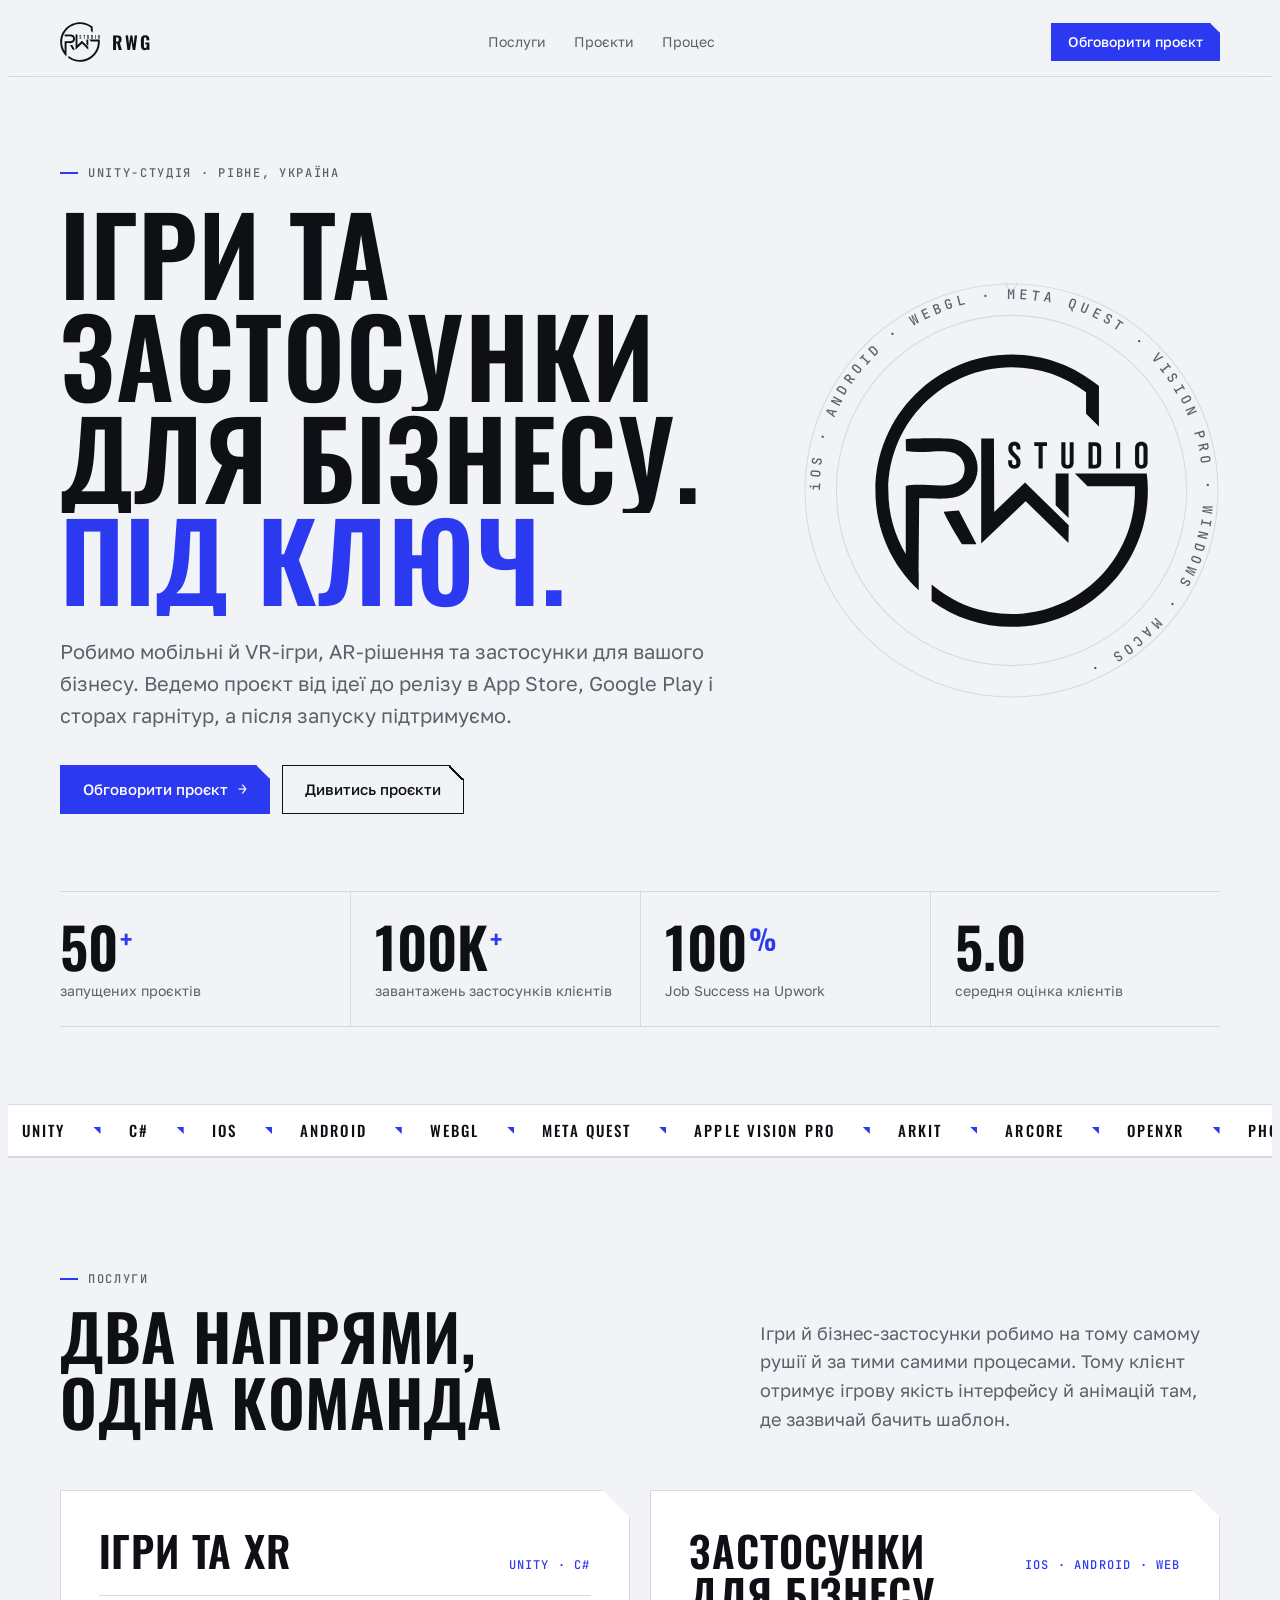
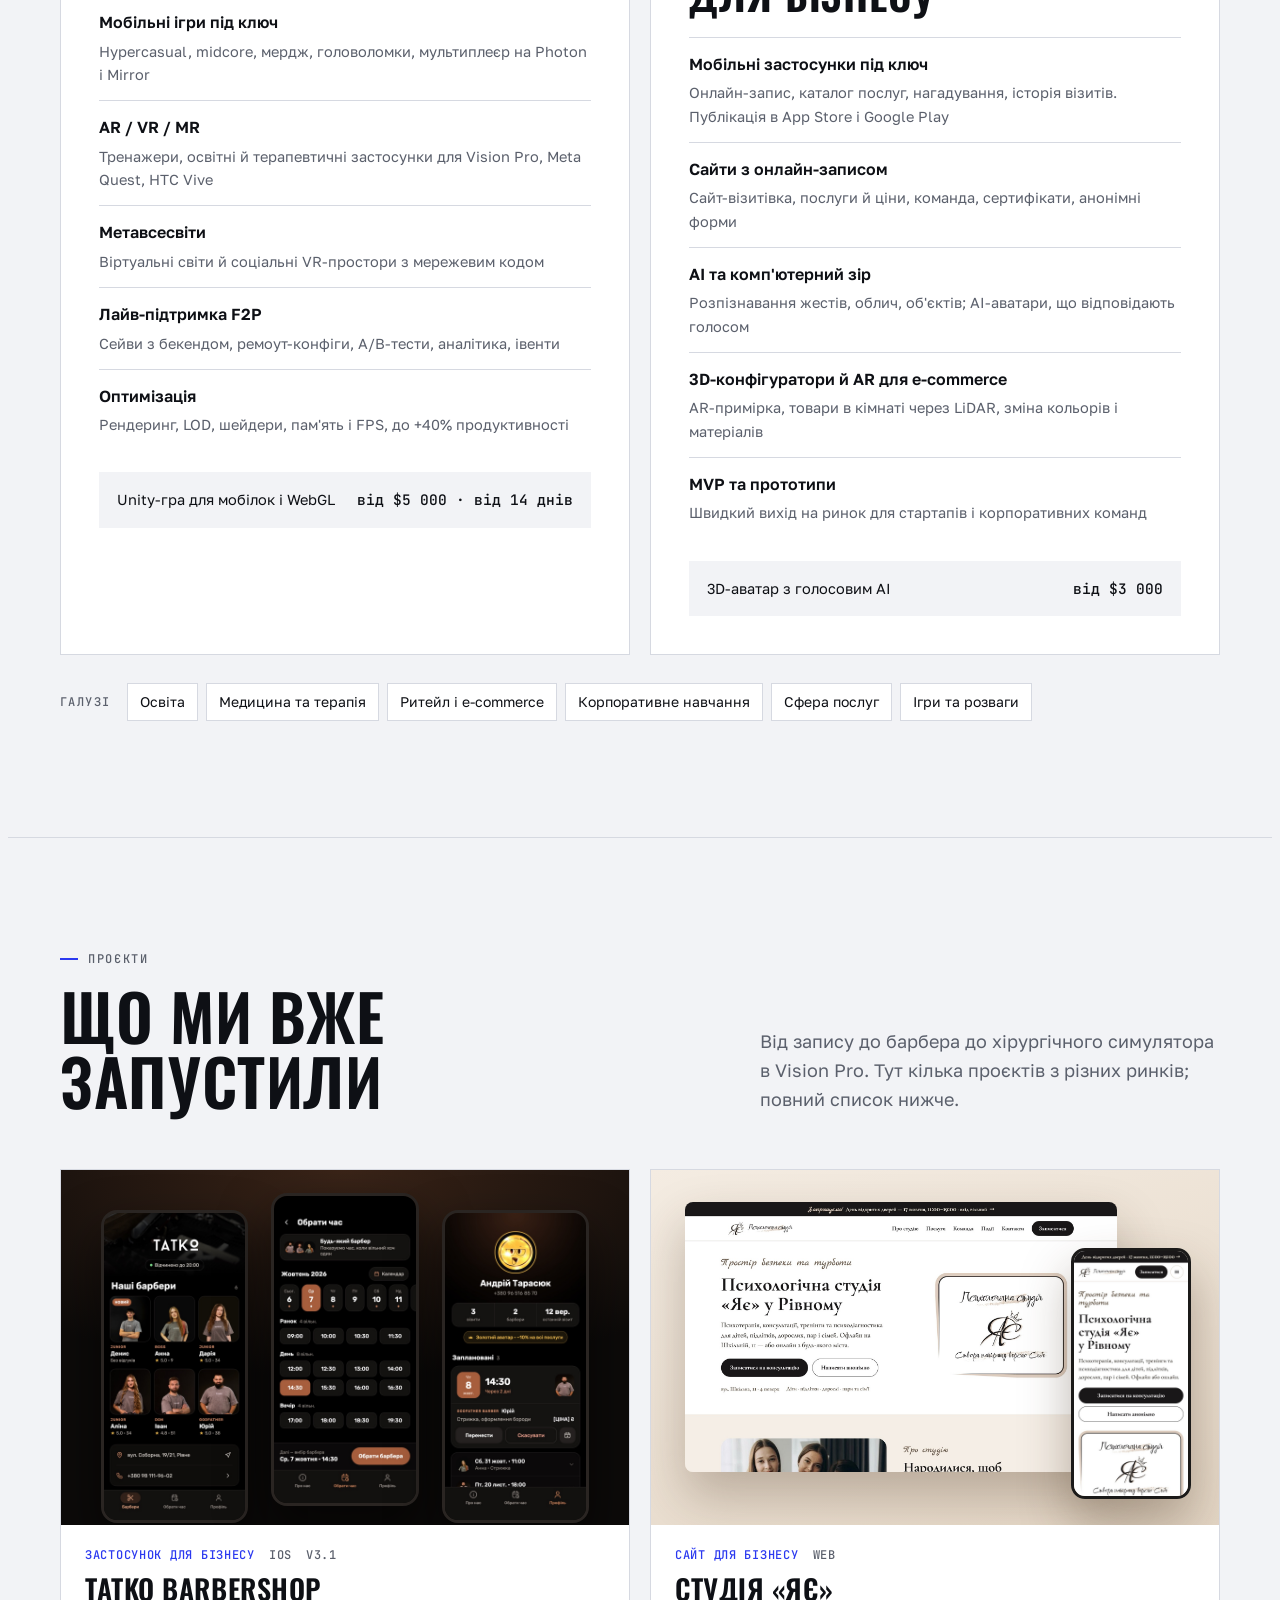
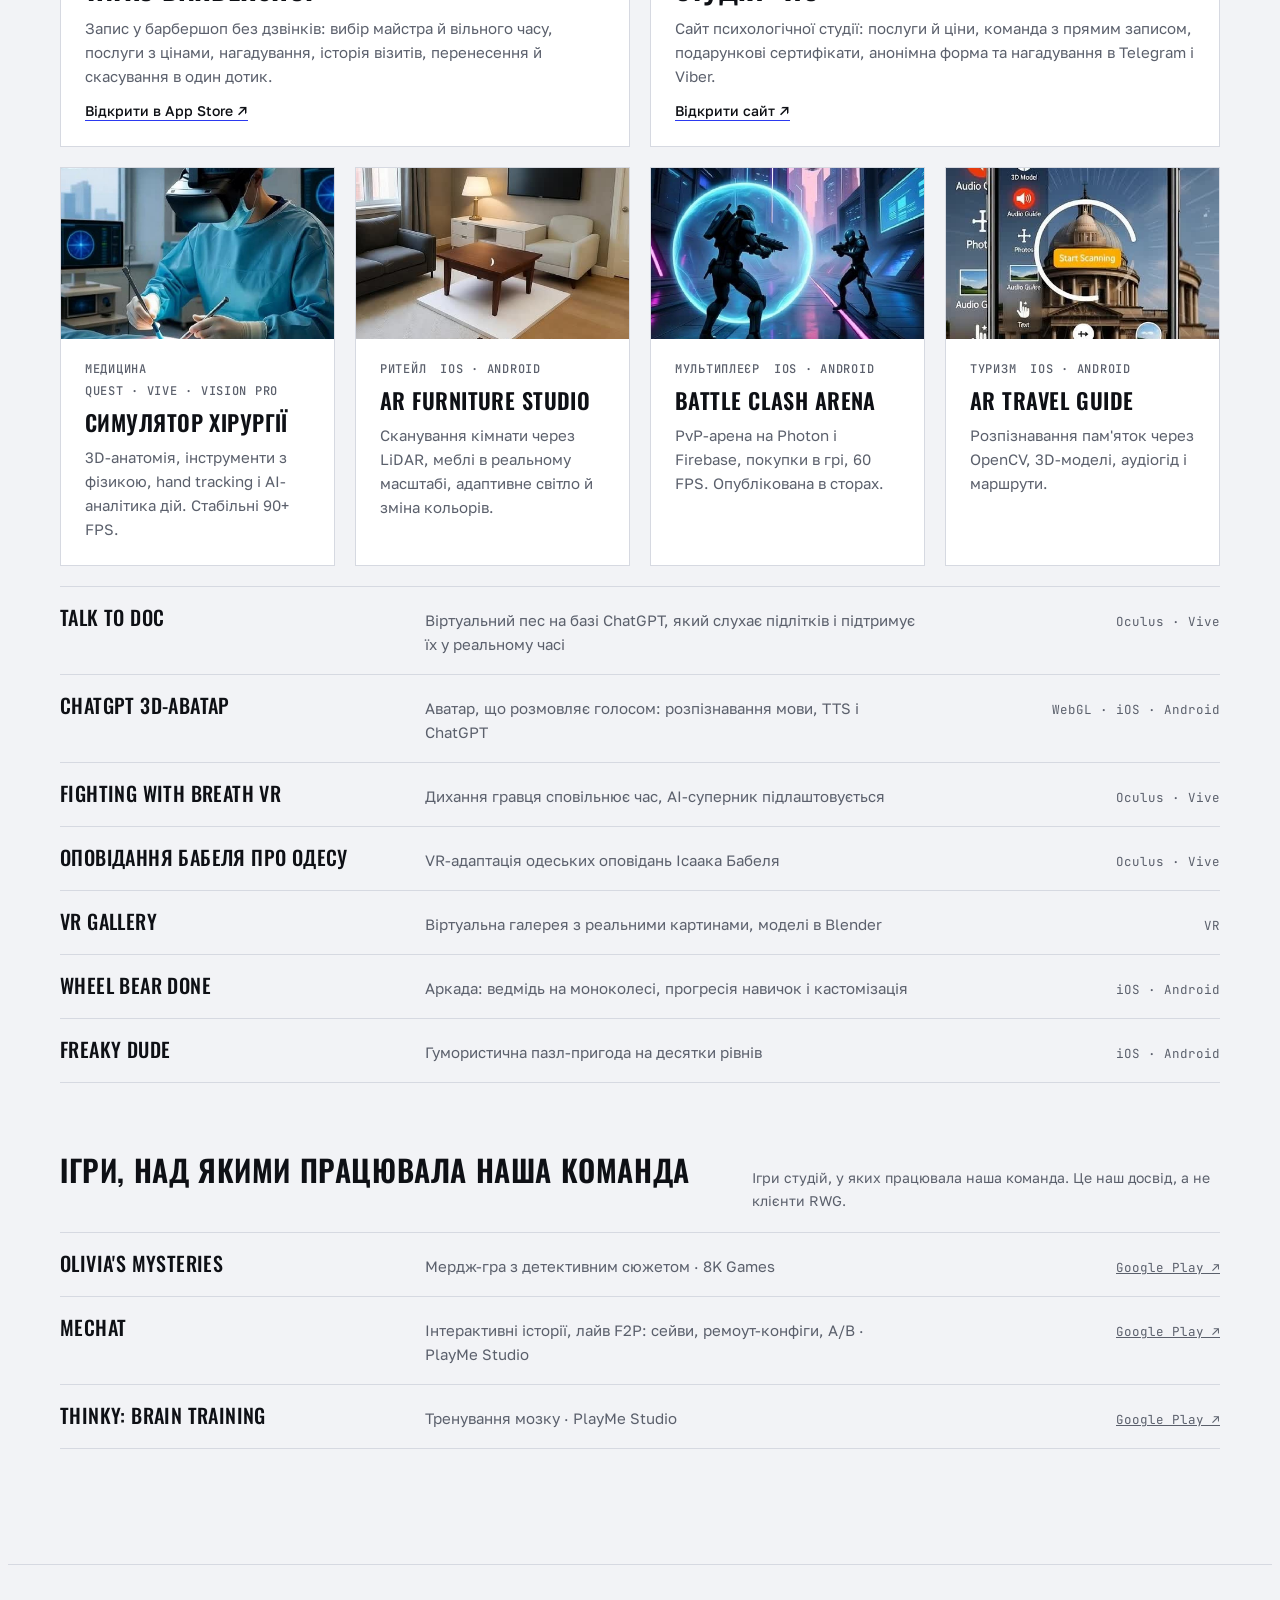
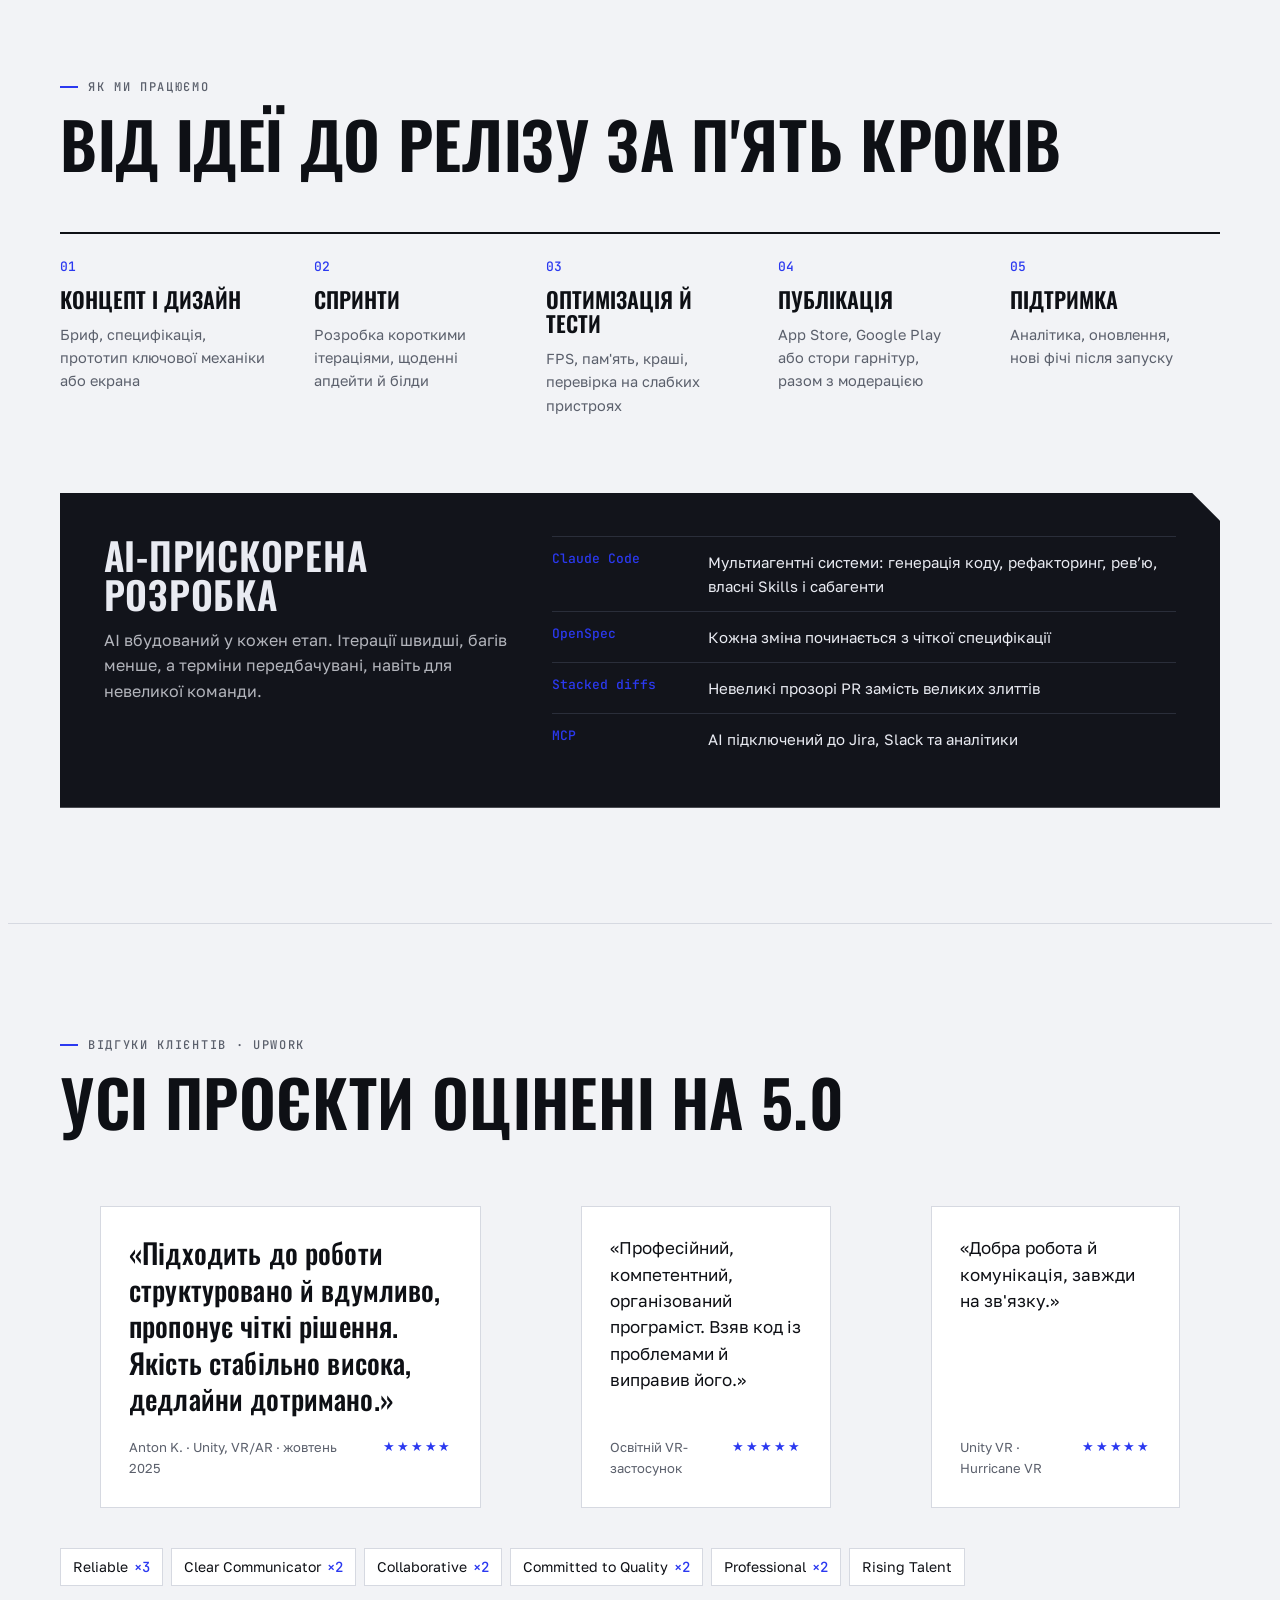
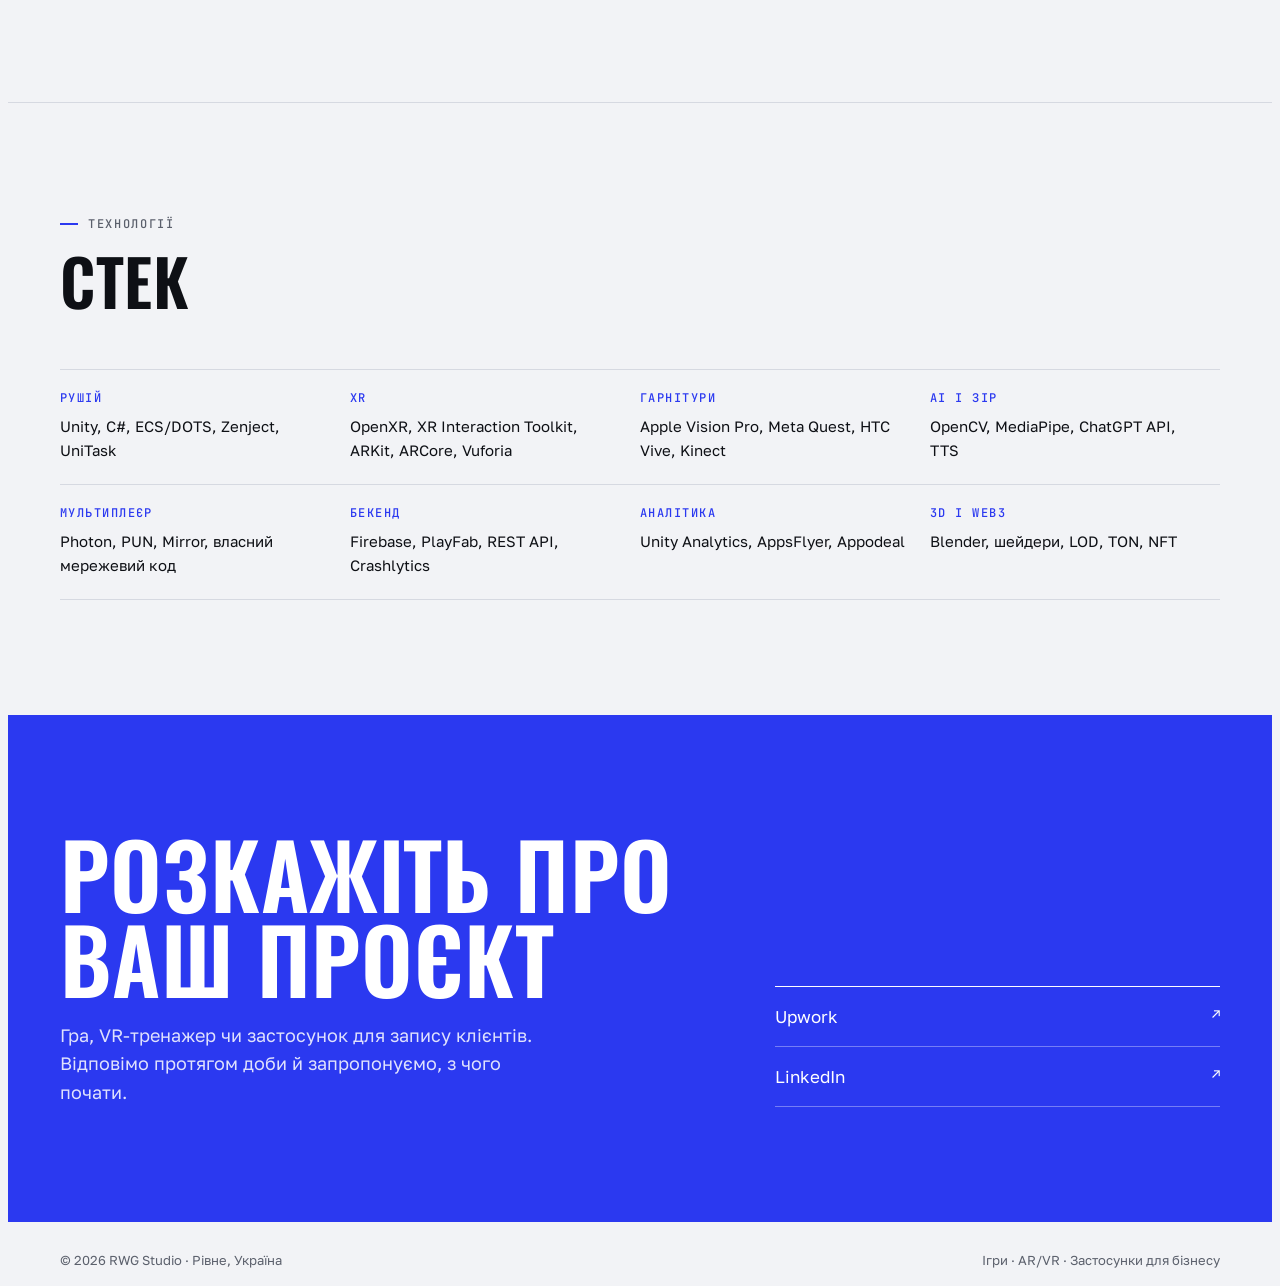
==== index.html @ 09d2b65c "RWG Studio: перша версія сайту Лендинг студії: послуги, проєкти зі скрінами, процес, відгуки, стек. " ====
<!doctype html>
<html lang="uk">
<head>
<meta charset="utf-8">
<meta name="viewport" content="width=device-width, initial-scale=1, viewport-fit=cover">
<title>RWG Studio — ігри, AR/VR і застосунки для бізнесу</title>
<meta name="description" content="RWG Studio — Unity-студія з Рівного. Мобільні й VR-ігри, AR-рішення та застосунки для бізнесу під ключ: від ідеї до релізу в App Store і Google Play.">
<meta property="og:type" content="website">
<meta property="og:title" content="RWG Studio">
<meta property="og:description" content="Ігри, AR/VR і застосунки для бізнесу під ключ. 50+ проєктів, 100K+ завантажень.">
<meta property="og:image" content="assets/og.jpg">
<meta name="theme-color" content="#F2F3F6" media="(prefers-color-scheme: light)">
<meta name="theme-color" content="#0B0C10" media="(prefers-color-scheme: dark)">
<link rel="icon" href="assets/favicon.svg" type="image/svg+xml">
<script>if (!matchMedia('(prefers-reduced-motion: reduce)').matches) document.documentElement.classList.add('anim');</script>
<link rel="preconnect" href="https://fonts.googleapis.com">
<link rel="preconnect" href="https://fonts.gstatic.com" crossorigin>
<link rel="stylesheet" href="https://fonts.googleapis.com/css2?family=Oswald:wght@400;500;600;700&family=Golos+Text:wght@400;500;600&family=JetBrains+Mono:wght@400;500&display=swap">
<link rel="stylesheet" href="css/styles.css">
<link rel="stylesheet" href="css/motion.css">
<script src="js/main.js" defer></script>
</head>
<body>
<svg width="0" height="0" style="position:absolute" aria-hidden="true">
  <symbol id="rwg" viewBox="-1 -1 193.6 193.6"><path fill="currentColor" fill-rule="evenodd" d="M30.34 152.70L30.79 101.24C40.88 101.00 54.06 103.17 62.04 98.09C78.92 87.34 72.93 61.50 53.65 59.39C48.58 58.83 26.02 58.82 21.35 59.65L21.47 67.95C35.59 70.45 51.52 64.96 58.71 71.41C60.94 73.41 62.82 76.24 62.73 80.38C62.31 99.18 35.16 88.96 21.33 92.54L21.34 107.51L21.35 107.51L21.35 140.31C13.56 127.31 9.08 112.09 9.08 95.82C9.08 47.91 47.91 9.08 95.82 9.08C115.48 9.08 133.62 15.63 148.16 26.65L148.16 41.81L157.24 50.72L157.24 34.58L157.24 22.28L157.24 22.28L157.24 22.28C140.60 8.37 119.19 0.00 95.82 0.00C42.90 0.00 0.00 42.90 0.00 95.82C0.00 123.47 11.72 148.39 30.46 165.88L30.46 152.84ZZM93.47 66.17C93.47 64.67 93.83 63.52 94.54 62.71C95.26 61.91 96.33 61.51 97.75 61.51C99.18 61.51 100.25 61.91 100.96 62.71C101.68 63.51 102.03 64.66 102.03 66.16L102.03 66.87L99.28 66.87L99.28 65.97C99.28 65.30 99.16 64.83 98.90 64.56C98.65 64.29 98.29 64.15 97.83 64.15C97.37 64.15 97.02 64.29 96.76 64.56C96.51 64.83 96.38 65.30 96.38 65.97C96.38 66.61 96.52 67.17 96.80 67.65C97.08 68.14 97.44 68.59 97.86 69.03C98.28 69.46 98.73 69.89 99.22 70.32C99.70 70.75 100.16 71.22 100.58 71.73C101.00 72.24 101.35 72.83 101.64 73.48C101.92 74.13 102.06 74.90 102.06 75.78C102.06 77.27 101.69 78.42 100.96 79.22C100.23 80.03 99.15 80.43 97.73 80.43C96.30 80.43 95.22 80.03 94.49 79.22C93.76 78.42 93.39 77.27 93.39 75.78L93.39 74.51L96.14 74.51L96.14 75.97C96.14 76.65 96.28 77.12 96.55 77.38C96.82 77.65 97.19 77.78 97.65 77.78C98.10 77.78 98.47 77.65 98.74 77.39C99.02 77.12 99.15 76.66 99.15 75.98C99.15 75.35 99.01 74.79 98.73 74.31C98.45 73.82 98.10 73.36 97.67 72.93C97.25 72.50 96.80 72.06 96.31 71.63C95.83 71.20 95.37 70.73 94.95 70.21C94.53 69.70 94.18 69.12 93.89 68.47C93.61 67.81 93.47 67.05 93.47 66.17ZM111.72 61.72L120.70 61.72L120.70 64.36L117.67 64.36L117.67 80.22L114.76 80.22L114.76 64.36L111.72 64.36ZZM133.67 61.72L133.67 76.01C133.67 76.68 133.80 77.15 134.08 77.41C134.35 77.68 134.72 77.81 135.17 77.81C135.63 77.81 136.00 77.68 136.27 77.41C136.54 77.15 136.68 76.68 136.68 76.01L136.68 61.72L139.43 61.72L139.43 75.80C139.43 77.30 139.06 78.45 138.33 79.25C137.60 80.05 136.52 80.45 135.09 80.45C133.67 80.45 132.59 80.05 131.86 79.25C131.13 78.45 130.76 77.30 130.76 75.80L130.76 61.72ZZM149.88 61.72L154.48 61.72C155.94 61.72 157.03 62.11 157.74 62.88C158.46 63.66 158.81 64.79 158.81 66.29L158.81 75.64C158.81 77.14 158.46 78.28 157.74 79.05C157.03 79.83 155.94 80.22 154.48 80.22L149.88 80.22ZZM152.79 64.36L152.79 77.57L154.43 77.57C154.88 77.57 155.25 77.44 155.51 77.18C155.77 76.91 155.91 76.45 155.91 75.78L155.91 66.16C155.91 65.49 155.77 65.02 155.51 64.76C155.25 64.49 154.88 64.36 154.43 64.36ZZM169.27 61.72L172.17 61.72L172.17 80.22L169.27 80.22ZZM185.53 75.96C185.53 76.63 185.67 77.10 185.94 77.38C186.22 77.65 186.58 77.78 187.04 77.78C187.50 77.78 187.86 77.65 188.14 77.38C188.41 77.10 188.55 76.63 188.55 75.96L188.55 65.97C188.55 65.30 188.41 64.83 188.14 64.56C187.86 64.29 187.50 64.15 187.04 64.15C186.58 64.15 186.22 64.29 185.94 64.56C185.67 64.83 185.53 65.30 185.53 65.97ZZM182.63 66.16C182.63 64.66 183.01 63.51 183.76 62.71C184.52 61.91 185.61 61.51 187.04 61.51C188.47 61.51 189.56 61.91 190.32 62.71C191.07 63.51 191.45 64.66 191.45 66.16L191.45 75.78C191.45 77.27 191.07 78.42 190.32 79.22C189.56 80.03 188.47 80.43 187.04 80.43C185.61 80.43 184.52 80.03 183.76 79.22C183.01 78.42 182.63 77.27 182.63 75.78ZZM39.54 161.81C54.69 174.74 74.34 182.55 95.82 182.55C143.72 182.55 182.55 143.72 182.55 95.82C182.55 94.81 182.54 93.80 182.50 92.80L149.23 92.80L140.32 83.73L181.71 83.73L190.88 83.73L190.88 83.73L190.88 83.73C191.38 87.69 191.63 91.72 191.63 95.82C191.63 148.74 148.74 191.63 95.82 191.63C74.79 191.63 55.34 184.85 39.54 173.37ZZM126.79 83.73L135.87 83.73L135.87 114.98L126.79 106.07ZZM47.95 110.64C51.26 117.96 56.68 126.56 60.87 133.62L71.07 133.59L58.68 109.84ZZM74.40 133.07L105.69 103.20L135.80 132.74L135.97 120.18L105.27 90.06L83.57 110.90L83.37 59.14L74.43 59.20Z"/></symbol>
</svg>

<header class="top">
  <div class="wrap">
    <a class="brand" href="#top" aria-label="RWG Studio"><svg aria-hidden="true"><use href="#rwg"/></svg><b>RWG</b></a>
    <nav class="nav" aria-label="Розділи">
      <a href="#services">Послуги</a>
      <a href="#work">Проєкти</a>
      <a href="#process">Процес</a>
    </nav>
    <a class="btn primary" href="#contact">Обговорити проєкт</a>
  </div>
</header>

<main id="top">
  <section class="hero">
    <div class="wrap">
      <div class="hero-grid">
        <div>
          <div class="eyebrow">Unity-студія · Рівне, Україна</div>
          <h1>Ігри та застосунки для бізнесу. <em>Під ключ.</em></h1>
          <p class="lede">Робимо мобільні й VR-ігри, AR-рішення та застосунки для вашого бізнесу. Ведемо проєкт від ідеї до релізу в App Store, Google Play і сторах гарнітур, а після запуску підтримуємо.</p>
          <div class="cta">
            <a class="btn primary" href="#contact">Обговорити проєкт <span class="arr">→</span></a>
            <a class="btn" href="#work">Дивитись проєкти</a>
          </div>
        </div>
        <div class="emblem" aria-hidden="true">
          <div class="orbit-wrap"><svg class="orbit" viewBox="0 0 400 400">
            <defs><path id="ring" d="M200,200 m-184,0 a184,184 0 1,1 368,0 a184,184 0 1,1 -368,0"/></defs>
            <circle cx="200" cy="200" r="198"/>
            <circle cx="200" cy="200" r="168"/>
            <text><textPath href="#ring">iOS · ANDROID · WEBGL · META QUEST · VISION PRO · WINDOWS · MACOS · </textPath></text>
            <circle class="dot" cx="200" cy="2" r="5"/>
          </svg></div>
          <svg class="logo"><use href="#rwg"/></svg>
        </div>
      </div>

      <div class="stats">
        <div class="stat"><b>50<sup>+</sup></b><span>запущених проєктів</span></div>
        <div class="stat"><b>100K<sup>+</sup></b><span>завантажень застосунків клієнтів</span></div>
        <div class="stat"><b>100<sup>%</sup></b><span>Job Success на Upwork</span></div>
        <div class="stat"><b>5.0</b><span>середня оцінка клієнтів</span></div>
      </div>
    </div>
  </section>

  <div class="ticker" aria-label="Платформи й технології">
    <div class="ticker-track"><ul><li>Unity</li><li>C#</li><li>iOS</li><li>Android</li><li>WebGL</li><li>Meta Quest</li><li>Apple Vision Pro</li><li>ARKit</li><li>ARCore</li><li>OpenXR</li><li>Photon</li><li>Firebase</li><li>OpenCV</li><li>Claude Code</li></ul><ul aria-hidden="true"><li>Unity</li><li>C#</li><li>iOS</li><li>Android</li><li>WebGL</li><li>Meta Quest</li><li>Apple Vision Pro</li><li>ARKit</li><li>ARCore</li><li>OpenXR</li><li>Photon</li><li>Firebase</li><li>OpenCV</li><li>Claude Code</li></ul></div>
  </div>

  <section class="section" id="services">
    <div class="wrap">
      <div class="sec-head split">
        <div style="display:grid;gap:18px">
          <div class="eyebrow">Послуги</div>
          <h2>Два напрями, одна команда</h2>
        </div>
        <p class="lede">Ігри й бізнес-застосунки робимо на тому самому рушії й за тими самими процесами. Тому клієнт отримує ігрову якість інтерфейсу й анімацій там, де зазвичай бачить шаблон.</p>
      </div>

      <div class="dirs">
        <article class="dir">
          <div class="dir-head"><h3>Ігри та XR</h3><span class="tag">Unity · C#</span></div>
          <ul>
            <li><strong>Мобільні ігри під ключ</strong><span>Hypercasual, midcore, мердж, головоломки, мультиплеєр на Photon і Mirror</span></li>
            <li><strong>AR / VR / MR</strong><span>Тренажери, освітні й терапевтичні застосунки для Vision Pro, Meta Quest, HTC Vive</span></li>
            <li><strong>Метавсесвіти</strong><span>Віртуальні світи й соціальні VR-простори з мережевим кодом</span></li>
            <li><strong>Лайв-підтримка F2P</strong><span>Сейви з бекендом, ремоут-конфіги, A/B-тести, аналітика, івенти</span></li>
            <li><strong>Оптимізація</strong><span>Рендеринг, LOD, шейдери, пам'ять і FPS, до +40% продуктивності</span></li>
          </ul>
          <div class="offer"><span>Unity-гра для мобілок і WebGL</span><b>від $5 000 · від 14 днів</b></div>
        </article>

        <article class="dir">
          <div class="dir-head"><h3>Застосунки для бізнесу</h3><span class="tag">iOS · Android · Web</span></div>
          <ul>
            <li><strong>Мобільні застосунки під ключ</strong><span>Онлайн-запис, каталог послуг, нагадування, історія візитів. Публікація в App Store і Google Play</span></li>
            <li><strong>Сайти з онлайн-записом</strong><span>Сайт-візитівка, послуги й ціни, команда, сертифікати, анонімні форми</span></li>
            <li><strong>AI та комп'ютерний зір</strong><span>Розпізнавання жестів, облич, об'єктів; AI-аватари, що відповідають голосом</span></li>
            <li><strong>3D-конфігуратори й AR для e-commerce</strong><span>AR-примірка, товари в кімнаті через LiDAR, зміна кольорів і матеріалів</span></li>
            <li><strong>MVP та прототипи</strong><span>Швидкий вихід на ринок для стартапів і корпоративних команд</span></li>
          </ul>
          <div class="offer"><span>3D-аватар з голосовим AI</span><b>від $3 000</b></div>
        </article>
      </div>

      <div class="inds">
        <span class="lbl">Галузі</span>
        <span class="chip">Освіта</span><span class="chip">Медицина та терапія</span><span class="chip">Ритейл і e-commerce</span><span class="chip">Корпоративне навчання</span><span class="chip">Сфера послуг</span><span class="chip">Ігри та розваги</span>
      </div>
    </div>
  </section>

  <section class="section" id="work">
    <div class="wrap">
      <div class="sec-head split">
        <div style="display:grid;gap:18px">
          <div class="eyebrow">Проєкти</div>
          <h2>Що ми вже запустили</h2>
        </div>
        <p class="lede">Від запису до барбера до хірургічного симулятора в Vision Pro. Тут кілька проєктів з різних ринків; повний список нижче.</p>
      </div>

      <div class="cases">
        <article class="case wide">
          <div class="shot tatko">
            <img src="assets/work/tatko-barbers.jpg" alt="Tatko: список барберів з рейтингами" loading="lazy">
            <img src="assets/work/tatko-booking.jpg" alt="Tatko: вибір дати й часу запису" loading="lazy">
            <img src="assets/work/tatko-profile.jpg" alt="Tatko: профіль клієнта із запланованими візитами" loading="lazy">
          </div>
          <div class="case-body">
            <div class="case-meta"><span class="own">Застосунок для бізнесу</span><span>iOS</span><span>v3.1</span></div>
            <h3>Tatko Barbershop</h3>
            <p>Запис у барбершоп без дзвінків: вибір майстра й вільного часу, послуги з цінами, нагадування, історія візитів, перенесення й скасування в один дотик.</p>
            <a class="more" href="https://apps.apple.com/us/app/tatko-barbershop/id6760706074" target="_blank" rel="noopener">Відкрити в App Store ↗</a>
          </div>
        </article>

        <article class="case wide">
          <div class="shot yae">
            <img class="desk" src="assets/work/yae-desktop.jpg" alt="Сайт студії «Яє» на комп'ютері" loading="lazy">
            <img class="mob" src="assets/work/yae-mobile.jpg" alt="Сайт студії «Яє» на телефоні" loading="lazy">
          </div>
          <div class="case-body">
            <div class="case-meta"><span class="own">Сайт для бізнесу</span><span>Web</span></div>
            <h3>Студія «Яє»</h3>
            <p>Сайт психологічної студії: послуги й ціни, команда з прямим записом, подарункові сертифікати, анонімна форма та нагадування в Telegram і Viber.</p>
            <a class="more" href="https://orik222.github.io/studio-yae/index.html" target="_blank" rel="noopener">Відкрити сайт ↗</a>
          </div>
        </article>

        <article class="case">
          <div class="shot"><img class="cover" src="assets/work/surgery-vr.jpg" alt="Хірург у VR-гарнітурі під час симуляції операції" loading="lazy"></div>
          <div class="case-body">
            <div class="case-meta"><span>Медицина</span><span>Quest · Vive · Vision Pro</span></div>
            <h3>Симулятор хірургії</h3>
            <p>3D-анатомія, інструменти з фізикою, hand tracking і AI-аналітика дій. Стабільні 90+ FPS.</p>
          </div>
        </article>

        <article class="case">
          <div class="shot"><img class="cover" src="assets/work/ar-furniture.jpg" alt="AR-розміщення меблів у кімнаті" loading="lazy" style="object-position: 50% 40%"></div>
          <div class="case-body">
            <div class="case-meta"><span>Ритейл</span><span>iOS · Android</span></div>
            <h3>AR Furniture Studio</h3>
            <p>Сканування кімнати через LiDAR, меблі в реальному масштабі, адаптивне світло й зміна кольорів.</p>
          </div>
        </article>

        <article class="case">
          <div class="shot"><img class="cover" src="assets/work/battle-clash.jpg" alt="Battle Clash Arena: бій двох бійців на неоновій арені" loading="lazy"></div>
          <div class="case-body">
            <div class="case-meta"><span>Мультиплеєр</span><span>iOS · Android</span></div>
            <h3>Battle Clash Arena</h3>
            <p>PvP-арена на Photon і Firebase, покупки в грі, 60 FPS. Опублікована в сторах.</p>
          </div>
        </article>

        <article class="case">
          <div class="shot"><img class="cover" src="assets/work/ar-travel.jpg" alt="AR Travel Guide: сканування пам'ятки камерою телефона" loading="lazy" style="object-position: 50% 45%"></div>
          <div class="case-body">
            <div class="case-meta"><span>Туризм</span><span>iOS · Android</span></div>
            <h3>AR Travel Guide</h3>
            <p>Розпізнавання пам'яток через OpenCV, 3D-моделі, аудіогід і маршрути.</p>
          </div>
        </article>
      </div>

      <div class="more-list">
        <div class="row"><b>Talk to Doc</b><span>Віртуальний пес на базі ChatGPT, який слухає підлітків і підтримує їх у реальному часі</span><code>Oculus · Vive</code></div>
        <div class="row"><b>ChatGPT 3D-аватар</b><span>Аватар, що розмовляє голосом: розпізнавання мови, TTS і ChatGPT</span><code>WebGL · iOS · Android</code></div>
        <div class="row"><b>Fighting with Breath VR</b><span>Дихання гравця сповільнює час, AI-суперник підлаштовується</span><code>Oculus · Vive</code></div>
        <div class="row"><b>Оповідання Бабеля про Одесу</b><span>VR-адаптація одеських оповідань Ісаака Бабеля</span><code>Oculus · Vive</code></div>
        <div class="row"><b>VR Gallery</b><span>Віртуальна галерея з реальними картинами, моделі в Blender</span><code>VR</code></div>
        <div class="row"><b>Wheel Bear Done</b><span>Аркада: ведмідь на моноколесі, прогресія навичок і кастомізація</span><code>iOS · Android</code></div>
        <div class="row"><b>Freaky Dude</b><span>Гумористична пазл-пригода на десятки рівнів</span><code>iOS · Android</code></div>
      </div>

      <div class="sub-h">
        <h3>Ігри, над якими працювала наша команда</h3>
        <p>Ігри студій, у яких працювала наша команда. Це наш досвід, а не клієнти RWG.</p>
      </div>
      <div class="more-list">
        <div class="row"><b>Olivia's Mysteries</b><span>Мердж-гра з детективним сюжетом · 8K Games</span><code><a href="https://play.google.com/store/apps/details?id=com.eightkgames.travelmerge" target="_blank" rel="noopener">Google Play ↗</a></code></div>
        <div class="row"><b>MeChat</b><span>Інтерактивні історії, лайв F2P: сейви, ремоут-конфіги, A/B · PlayMe Studio</span><code><a href="https://play.google.com/store/apps/details?id=world.playme.mechat" target="_blank" rel="noopener">Google Play ↗</a></code></div>
        <div class="row"><b>Thinky: Brain Training</b><span>Тренування мозку · PlayMe Studio</span><code><a href="https://play.google.com/store/apps/details?id=world.playme.brainapp" target="_blank" rel="noopener">Google Play ↗</a></code></div>
      </div>
    </div>
  </section>

  <section class="section" id="process">
    <div class="wrap">
      <div class="sec-head">
        <div class="eyebrow">Як ми працюємо</div>
        <h2>Від ідеї до релізу за п'ять кроків</h2>
      </div>
      <div class="steps">
        <div class="step"><b>Концепт і дизайн</b><span>Бриф, специфікація, прототип ключової механіки або екрана</span></div>
        <div class="step"><b>Спринти</b><span>Розробка короткими ітераціями, щоденні апдейти й білди</span></div>
        <div class="step"><b>Оптимізація й тести</b><span>FPS, пам'ять, краші, перевірка на слабких пристроях</span></div>
        <div class="step"><b>Публікація</b><span>App Store, Google Play або стори гарнітур, разом з модерацією</span></div>
        <div class="step"><b>Підтримка</b><span>Аналітика, оновлення, нові фічі після запуску</span></div>
      </div>

      <div class="ai">
        <div>
          <h3>AI-прискорена розробка</h3>
          <p>AI вбудований у кожен етап. Ітерації швидші, багів менше, а терміни передбачувані, навіть для невеликої команди.</p>
        </div>
        <ul>
          <li><b>Claude Code</b><span>Мультиагентні системи: генерація коду, рефакторинг, ревʼю, власні Skills і сабагенти</span></li>
          <li><b>OpenSpec</b><span>Кожна зміна починається з чіткої специфікації</span></li>
          <li><b>Stacked diffs</b><span>Невеликі прозорі PR замість великих злиттів</span></li>
          <li><b>MCP</b><span>AI підключений до Jira, Slack та аналітики</span></li>
        </ul>
      </div>
    </div>
  </section>

  <section class="section" id="reviews">
    <div class="wrap">
      <div class="sec-head">
        <div class="eyebrow">Відгуки клієнтів · Upwork</div>
        <h2>Усі проєкти оцінені на 5.0</h2>
      </div>
      <div class="reviews">
        <figure class="quote">
          <blockquote>«Підходить до роботи структуровано й вдумливо, пропонує чіткі рішення. Якість стабільно висока, дедлайни дотримано.»</blockquote>
          <figcaption><span>Anton K. · Unity, VR/AR · жовтень 2025</span><span class="stars">★★★★★</span></figcaption>
        </figure>
        <figure class="quote">
          <blockquote>«Професійний, компетентний, організований програміст. Взяв код із проблемами й виправив його.»</blockquote>
          <figcaption><span>Освітній VR-застосунок</span><span class="stars">★★★★★</span></figcaption>
        </figure>
        <figure class="quote">
          <blockquote>«Добра робота й комунікація, завжди на зв'язку.»</blockquote>
          <figcaption><span>Unity VR · Hurricane VR</span><span class="stars">★★★★★</span></figcaption>
        </figure>
      </div>
      <div class="badges">
        <span class="chip">Reliable<b>×3</b></span><span class="chip">Clear Communicator<b>×2</b></span><span class="chip">Collaborative<b>×2</b></span><span class="chip">Committed to Quality<b>×2</b></span><span class="chip">Professional<b>×2</b></span><span class="chip">Rising Talent</span>
      </div>
    </div>
  </section>

  <section class="section" id="stack">
    <div class="wrap">
      <div class="sec-head">
        <div class="eyebrow">Технології</div>
        <h2>Стек</h2>
      </div>
      <div class="stack">
        <div><b>Рушій</b><span>Unity, C#, ECS/DOTS, Zenject, UniTask</span></div>
        <div><b>XR</b><span>OpenXR, XR Interaction Toolkit, ARKit, ARCore, Vuforia</span></div>
        <div><b>Гарнітури</b><span>Apple Vision Pro, Meta Quest, HTC Vive, Kinect</span></div>
        <div><b>AI і зір</b><span>OpenCV, MediaPipe, ChatGPT API, TTS</span></div>
        <div><b>Мультиплеєр</b><span>Photon, PUN, Mirror, власний мережевий код</span></div>
        <div><b>Бекенд</b><span>Firebase, PlayFab, REST API, Crashlytics</span></div>
        <div><b>Аналітика</b><span>Unity Analytics, AppsFlyer, Appodeal</span></div>
        <div><b>3D і Web3</b><span>Blender, шейдери, LOD, TON, NFT</span></div>
      </div>
    </div>
  </section>
</main>

<section class="contact" id="contact">
  <div class="wrap">
    <div>
      <h2>Розкажіть про ваш проєкт</h2>
      <p>Гра, VR-тренажер чи застосунок для запису клієнтів. Відповімо протягом доби й запропонуємо, з чого почати.</p>
    </div>
    <div class="links">
      <a href="https://www.upwork.com/freelancers/~01f68cb6720bb9057c" target="_blank" rel="noopener"><span>Upwork</span><span>↗</span></a>
      <a href="https://www.linkedin.com/in/orest-boshchenko-732408205/" target="_blank" rel="noopener"><span>LinkedIn</span><span>↗</span></a>
    </div>
  </div>
</section>

<footer>
  <div class="wrap"><span>© 2026 RWG Studio · Рівне, Україна</span><span>Ігри · AR/VR · Застосунки для бізнесу</span></div>
</footer>
</body>
</html>
---- css/styles.css ----
/* Layout: монохромна "інженерна" сітка як у лого — тонкі лінії, зрізані кути, один кобальтовий акцент */
:root {
  --paper: #F2F3F6;
  --surface: #FFFFFF;
  --ink: #0E1015;
  --muted: #5B606C;
  --line: #D6D9E1;
  --accent: #2B39F0;
  --accent-ink: #FFFFFF;
  --tile: #12141B;
  --tile-ink: #E9EBF2;
  --tile-line: #2A2E3A;
  --display: "Oswald", "Arial Narrow", "Roboto Condensed", sans-serif;
  --body: "Golos Text", "Segoe UI", system-ui, sans-serif;
  --mono: "JetBrains Mono", ui-monospace, "SF Mono", Menlo, monospace;
  --cut: 14px;
  color-scheme: light;
}
@media (prefers-color-scheme: dark) {
  :root:not([data-theme="light"]) {
    --paper: #0B0C10; --surface: #13151B; --ink: #ECEEF4; --muted: #949AA7; --line: #262A35;
    --accent: #7D87FF; --accent-ink: #0B0C10; --tile: #181B23; --tile-ink: #E9EBF2; --tile-line: #303544;
    color-scheme: dark;
  }
}
:root[data-theme="dark"] {
  --paper: #0B0C10; --surface: #13151B; --ink: #ECEEF4; --muted: #949AA7; --line: #262A35;
  --accent: #7D87FF; --accent-ink: #0B0C10; --tile: #181B23; --tile-ink: #E9EBF2; --tile-line: #303544;
  color-scheme: dark;
}

* { box-sizing: border-box; }
html { scroll-behavior: smooth; }
body {
  background: var(--paper); color: var(--ink);
  font: 400 16px/1.6 var(--body);
  -webkit-font-smoothing: antialiased;
}
a { color: inherit; }
:focus-visible { outline: 2px solid var(--accent); outline-offset: 3px; }

.wrap {
  max-width: 1200px; margin: 0 auto;
  padding-left: max(20px, env(safe-area-inset-left, 0px));
  padding-right: max(20px, env(safe-area-inset-right, 0px));
}
.section { padding-block: clamp(64px, 9vw, 120px); border-top: 1px solid var(--line); }

.eyebrow {
  font: 500 12px/1 var(--mono); letter-spacing: .14em; text-transform: uppercase;
  color: var(--muted); display: flex; align-items: center; gap: 10px;
}
.eyebrow::before { content: ""; width: 18px; height: 2px; background: var(--accent); }
h1, h2, h3 { font-family: var(--display); font-weight: 600; text-transform: uppercase; letter-spacing: .01em; line-height: 1.02; text-wrap: balance; margin: 0; }
h2 { font-size: clamp(36px, 5.4vw, 64px); }
h3 { font-size: 24px; letter-spacing: .02em; }
p { margin: 0; }
.lede { color: var(--muted); font-size: 18px; max-width: 58ch; }
.sec-head { display: grid; gap: 18px; margin-bottom: clamp(36px, 5vw, 56px); }
.sec-head.split { grid-template-columns: 1fr minmax(0, 46ch); align-items: end; gap: 24px 48px; }
@media (max-width: 820px) { .sec-head.split { grid-template-columns: 1fr; } }

/* кнопки зі зрізаним кутом, як у лого */
.btn {
  display: inline-flex; align-items: center; gap: 10px;
  font: 500 15px/1 var(--body); text-decoration: none;
  padding: 16px 22px; border: 1.5px solid var(--ink); color: var(--ink); background: transparent;
  clip-path: polygon(0 0, calc(100% - var(--cut)) 0, 100% var(--cut), 100% 100%, 0 100%);
  transition: background .2s, color .2s, transform .2s;
}
.btn:hover { background: var(--ink); color: var(--paper); }
.btn.primary { background: var(--accent); border-color: var(--accent); color: var(--accent-ink); }
.btn.primary:hover { background: var(--ink); border-color: var(--ink); color: var(--paper); }
.btn .arr { font-family: var(--mono); }

/* Header */
.top {
  position: sticky; top: env(safe-area-inset-top, 0px); z-index: 10;
  background: color-mix(in srgb, var(--paper) 86%, transparent);
  backdrop-filter: blur(10px); -webkit-backdrop-filter: blur(10px);
  border-bottom: 1px solid var(--line);
}
.top .wrap { display: flex; align-items: center; justify-content: space-between; gap: 20px; height: 68px; }
.brand { display: flex; align-items: center; gap: 12px; text-decoration: none; }
.brand svg { width: 40px; height: 40px; }
.brand b { font: 600 18px/1 var(--display); letter-spacing: .12em; }
.nav { display: flex; gap: 28px; font-size: 14px; }
.nav a { text-decoration: none; color: var(--muted); }
.nav a:hover { color: var(--ink); }
.top .btn { padding: 11px 16px; font-size: 14px; --cut: 10px; }
@media (max-width: 920px) { .nav { display: none; } }

/* Hero */
.hero { padding-block: clamp(48px, 7vw, 96px) clamp(48px, 6vw, 80px); }
.hero-grid { display: grid; grid-template-columns: minmax(0, 1.25fr) minmax(0, .75fr); gap: 48px; align-items: center; }
@media (max-width: 900px) { .hero-grid { grid-template-columns: 1fr; } }
.hero h1 { font-size: clamp(48px, 8.4vw, 112px); line-height: .95; margin-block: 22px 26px; }
.hero h1 em { font-style: normal; color: var(--accent); }
.hero .lede { font-size: clamp(17px, 1.6vw, 20px); }
.cta { display: flex; flex-wrap: wrap; gap: 12px; margin-top: 34px; }

.emblem { position: relative; width: min(100%, 440px); aspect-ratio: 1; justify-self: center; max-width: 100%; }
.emblem .logo { position: absolute; inset: 17%; width: 66%; height: 66%; color: var(--ink); }
.emblem .orbit { position: absolute; inset: 0; width: 100%; height: 100%; animation: spin 60s linear infinite; }
.emblem .orbit text { font: 500 13px var(--mono); letter-spacing: .32em; fill: var(--muted); }
.emblem .orbit circle { fill: none; stroke: var(--line); }
.emblem .dot { fill: var(--accent); }
@keyframes spin { to { transform: rotate(360deg); } }
@media (max-width: 900px) { .emblem { width: min(100%, 320px); order: -1; } }

.stats {
  display: grid; grid-template-columns: repeat(4, minmax(0, 1fr));
  border-top: 1px solid var(--line); border-bottom: 1px solid var(--line); margin-top: clamp(48px, 6vw, 80px);
}
.stat { padding: 26px 24px 24px 0; display: grid; gap: 6px; }
.stat + .stat { padding-left: 24px; border-left: 1px solid var(--line); }
.stat b { font: 600 clamp(36px, 4.6vw, 56px)/1 var(--display); font-variant-numeric: tabular-nums; }
.stat b sup { color: var(--accent); font-size: .5em; vertical-align: .7em; margin-left: 2px; }
.stat span { color: var(--muted); font-size: 14px; }
@media (max-width: 760px) {
  .stats { grid-template-columns: 1fr 1fr; }
  .stat:nth-child(3) { padding-left: 0; border-left: 0; }
  .stat:nth-child(n+3) { border-top: 1px solid var(--line); }
}

/* Directions */
.dirs { display: grid; grid-template-columns: 1fr 1fr; gap: 20px; }
@media (max-width: 860px) { .dirs { grid-template-columns: 1fr; } }
.dir {
  background: var(--surface); border: 1px solid var(--line); padding: clamp(24px, 3vw, 40px);
  display: grid; gap: 22px; align-content: start; min-width: 0;
  clip-path: polygon(0 0, calc(100% - 28px) 0, 100% 28px, 100% 100%, 0 100%);
}
.dir-head { display: flex; justify-content: space-between; align-items: baseline; gap: 16px; }
.dir h3 { font-size: clamp(30px, 3.4vw, 42px); }
.dir .tag { font: 500 12px var(--mono); color: var(--accent); letter-spacing: .1em; text-transform: uppercase; white-space: nowrap; }
.dir ul { list-style: none; padding: 0; margin: 0; display: grid; }
.dir li { display: grid; grid-template-columns: minmax(0, 1fr); gap: 4px; padding-block: 14px; border-top: 1px solid var(--line); }
.dir li strong { font-weight: 600; }
.dir li span { color: var(--muted); font-size: 14.5px; }
.offer { display: flex; flex-wrap: wrap; justify-content: space-between; gap: 8px 16px; padding: 16px 18px; background: var(--paper); font-size: 14.5px; }
.offer b { font-family: var(--mono); font-weight: 500; }

/* Industries */
.inds { display: flex; flex-wrap: wrap; gap: 8px; margin-top: 28px; align-items: center; }
.inds .lbl { font: 500 12px var(--mono); letter-spacing: .12em; text-transform: uppercase; color: var(--muted); margin-right: 8px; }
.chip { font-size: 14px; padding: 7px 12px; border: 1px solid var(--line); background: var(--surface); }

/* Cases */
.cases { display: grid; grid-template-columns: repeat(12, minmax(0, 1fr)); gap: 20px; }
.case { grid-column: span 3; display: grid; grid-template-rows: auto 1fr; background: var(--surface); border: 1px solid var(--line); min-width: 0; }
.case.wide { grid-column: span 6; }
@media (max-width: 1080px) { .case { grid-column: span 6; } }
@media (max-width: 680px) { .case, .case.wide { grid-column: 1 / -1; } }
.shot { position: relative; aspect-ratio: 16 / 10; max-width: 100%; overflow: hidden; background: var(--tile); }
.shot img { display: block; transition: transform .5s ease; }
.shot > img.cover { width: 100%; height: 100%; object-fit: cover; }
.case:hover .shot img { transform: scale(1.03); }
.case-body { padding: 22px 24px 24px; display: grid; gap: 12px; align-content: start; }
.case-meta { display: flex; flex-wrap: wrap; gap: 6px 14px; font: 500 12px var(--mono); color: var(--muted); letter-spacing: .06em; text-transform: uppercase; }
.case-meta .own { color: var(--accent); }
.case p { color: var(--muted); font-size: 15px; }
.case a.more { font-size: 14px; font-weight: 500; text-decoration-color: var(--accent); text-underline-offset: 4px; justify-self: start; }
.case h3 { font-size: 22px; }
.case.wide h3 { font-size: 28px; }

/* Tatko: три екрани з App Store */
.shot.tatko { background: radial-gradient(120% 90% at 50% 0%, #3A2418 0%, #0C0A09 65%); display: flex; justify-content: center; align-items: flex-start; gap: 4%; padding-top: 7%; }
.shot.tatko img { width: 26%; border-radius: 16px; border: 3px solid #2A2522; box-shadow: 0 24px 50px rgba(0,0,0,.55); }
.shot.tatko img:nth-child(2) { margin-top: -3%; }
.case:hover .shot.tatko img { transform: translateY(-2%); }

/* Яє: сайт на десктопі й телефоні */
.shot.yae { background: linear-gradient(160deg, #F4ECE2, #E4D6C5); }
.shot.yae .desk { position: absolute; left: 6%; top: 9%; width: 76%; border-radius: 8px; box-shadow: 0 24px 50px rgba(60,40,20,.28); }
.shot.yae .mob { position: absolute; right: 5%; top: 22%; width: 21%; border-radius: 14px; border: 3px solid #1B1A19; box-shadow: 0 24px 50px rgba(60,40,20,.35); }
.case:hover .shot.yae img { transform: translateY(-2%); }

/* More cases list */
.more-list { margin-top: 20px; border-top: 1px solid var(--line); }
.row { display: grid; grid-template-columns: minmax(0, 1.1fr) minmax(0, 1.6fr) minmax(0, .9fr); gap: 8px 28px; padding-block: 18px; border-bottom: 1px solid var(--line); align-items: baseline; }
.row b { font: 500 20px/1.2 var(--display); text-transform: uppercase; letter-spacing: .02em; }
.row span { color: var(--muted); font-size: 15px; }
.row code { font: 400 12.5px var(--mono); color: var(--muted); text-align: right; }
@media (max-width: 760px) { .row { grid-template-columns: 1fr; } .row code { text-align: left; } }
.sub-h { margin-top: clamp(48px, 6vw, 72px); display: flex; flex-wrap: wrap; align-items: baseline; justify-content: space-between; gap: 8px 24px; }
.sub-h h3 { font-size: clamp(24px, 2.6vw, 30px); }
.sub-h p { color: var(--muted); font-size: 14px; max-width: 52ch; }

/* Process */
.steps { display: grid; grid-template-columns: repeat(5, minmax(0, 1fr)); counter-reset: s; }
.step { padding: 24px 22px 28px 0; display: grid; gap: 12px; align-content: start; border-top: 2px solid var(--ink); position: relative; }
.step + .step { padding-left: 22px; }
.step::before { counter-increment: s; content: counter(s, decimal-leading-zero); font: 500 13px var(--mono); color: var(--accent); }
.step b { font: 600 22px/1.1 var(--display); text-transform: uppercase; }
.step span { color: var(--muted); font-size: 14.5px; }
@media (max-width: 960px) { .steps { grid-template-columns: 1fr 1fr; gap: 0 22px; } .step + .step { padding-left: 0; } }
@media (max-width: 520px) { .steps { grid-template-columns: 1fr; } }

.ai {
  margin-top: 48px; display: grid; grid-template-columns: minmax(0, .8fr) minmax(0, 1.2fr); gap: 32px;
  padding: clamp(24px, 3.4vw, 44px); background: var(--tile); color: var(--tile-ink);
  clip-path: polygon(0 0, calc(100% - 28px) 0, 100% 28px, 100% 100%, 0 100%);
}
@media (max-width: 860px) { .ai { grid-template-columns: 1fr; } }
.ai h3 { font-size: clamp(28px, 3vw, 38px); }
.ai p { opacity: .75; margin-top: 14px; }
.ai ul { list-style: none; margin: 0; padding: 0; display: grid; gap: 0; }
.ai li { padding-block: 13px; border-top: 1px solid var(--tile-line); display: grid; grid-template-columns: 140px minmax(0, 1fr); gap: 16px; font-size: 15px; }
.ai li b { font: 500 13px var(--mono); color: var(--accent); }
@media (max-width: 520px) { .ai li { grid-template-columns: 1fr; gap: 4px; } }

/* Reviews */
.reviews { display: grid; grid-template-columns: 1.4fr 1fr 1fr; gap: 20px; }
@media (max-width: 900px) { .reviews { grid-template-columns: 1fr; } }
.quote { background: var(--surface); border: 1px solid var(--line); padding: 28px; display: grid; gap: 20px; align-content: space-between; min-width: 0; }
.quote blockquote { margin: 0; font-size: 17px; line-height: 1.55; }
.quote:first-child blockquote { font: 500 clamp(22px, 2.2vw, 28px)/1.3 var(--display); text-transform: none; letter-spacing: .005em; }
.quote figcaption { display: flex; justify-content: space-between; gap: 12px; font-size: 13px; color: var(--muted); }
.stars { color: var(--accent); letter-spacing: .14em; font-family: var(--mono); }
.badges { display: flex; flex-wrap: wrap; gap: 8px; margin-top: 24px; }
.badges .chip b { font-family: var(--mono); font-weight: 500; color: var(--accent); margin-left: 6px; }

/* Stack */
.stack { display: grid; grid-template-columns: repeat(4, minmax(0, 1fr)); gap: 0; border-top: 1px solid var(--line); }
@media (max-width: 900px) { .stack { grid-template-columns: 1fr 1fr; } }
@media (max-width: 520px) { .stack { grid-template-columns: 1fr; } }
.stack div { padding: 20px 20px 22px 0; border-bottom: 1px solid var(--line); display: grid; gap: 8px; align-content: start; min-width: 0; }
.stack b { font: 500 12px var(--mono); letter-spacing: .12em; text-transform: uppercase; color: var(--accent); }
.stack span { font-size: 15px; }

/* Contact */
.contact { background: var(--accent); color: var(--accent-ink); }
.contact .wrap { padding-block: clamp(64px, 9vw, 120px); display: grid; grid-template-columns: minmax(0, 1.2fr) minmax(0, .8fr); gap: 48px; align-items: end; }
@media (max-width: 860px) { .contact .wrap { grid-template-columns: 1fr; } }
.contact h2 { font-size: clamp(44px, 7vw, 96px); line-height: .95; }
.contact p { margin-top: 20px; font-size: 18px; opacity: .85; max-width: 46ch; }
.links { display: grid; border-top: 1.5px solid currentColor; }
.links a, .links div { display: flex; justify-content: space-between; gap: 16px; padding-block: 16px; border-bottom: 1px solid color-mix(in srgb, currentColor 35%, transparent); text-decoration: none; font-size: 17px; }
.links a:hover span:last-child { transform: translateX(4px); }
.links span:last-child { font-family: var(--mono); font-size: 14px; transition: transform .2s; }
.links .todo span:last-child { opacity: .6; }

footer .wrap { padding-block: 28px; display: flex; flex-wrap: wrap; justify-content: space-between; gap: 12px; font-size: 13px; color: var(--muted); }

@media (prefers-reduced-motion: reduce) {
  html { scroll-behavior: auto; }
  .emblem .orbit { animation: none; }
  * { transition: none !important; }
}
---- css/motion.css ----
/* Анімації. Приховані стани діють лише з класом .anim на <html>,
   який ставиться, тільки коли користувач не просив зменшити рух. */

@property --sweep { syntax: "<angle>"; inherits: false; initial-value: 360deg; }

/* --- Hero: лого "домальовується" по колу, як його кільце --- */
.anim .emblem .logo {
  -webkit-mask: conic-gradient(from 0deg, #000 var(--sweep), transparent 0);
          mask: conic-gradient(from 0deg, #000 var(--sweep), transparent 0);
  animation: sweep 1.6s cubic-bezier(.65, 0, .35, 1) .25s both;
}
@keyframes sweep { from { --sweep: 0deg; } to { --sweep: 360deg; } }

.anim .emblem .orbit-wrap { animation: orbit-in 1.4s cubic-bezier(.2, .8, .2, 1) .1s both; }
@keyframes orbit-in { from { opacity: 0; transform: scale(.86) rotate(-40deg); } }

.emblem { transition: transform .6s cubic-bezier(.2, .8, .2, 1); transform-style: preserve-3d; }
.emblem .orbit-wrap { position: absolute; inset: 0; }

/* --- Hero: заголовок піднімається по словах --- */
.hero h1 .w { display: inline-block; overflow: hidden; vertical-align: top; padding-bottom: .06em; margin-bottom: -.06em; }
.hero h1 .w > span { display: inline-block; }
.anim .hero h1 .w > span { animation: rise .9s cubic-bezier(.2, .8, .2, 1) both; animation-delay: calc(.15s + var(--i) * .07s); }
@keyframes rise { from { transform: translateY(105%); } }

.anim .hero .eyebrow,
.anim .hero .lede,
.anim .hero .cta { animation: fade-up .8s cubic-bezier(.2, .8, .2, 1) both; }
.anim .hero .eyebrow { animation-delay: .05s; }
.anim .hero .lede { animation-delay: .55s; }
.anim .hero .cta { animation-delay: .7s; }
@keyframes fade-up { from { opacity: 0; transform: translateY(18px); } }

/* --- Біжучий рядок платформ --- */
.ticker { border-top: 1px solid var(--line); border-bottom: 1px solid var(--line); overflow: hidden; background: var(--surface); }
.ticker-track { display: flex; width: max-content; animation: marquee 42s linear infinite; }
.ticker:hover .ticker-track { animation-play-state: paused; }
.ticker ul { display: flex; align-items: center; gap: 28px; list-style: none; margin: 0; padding: 18px 14px; }
.ticker li { display: flex; align-items: center; gap: 28px; font: 500 15px/1 var(--display); letter-spacing: .14em; text-transform: uppercase; white-space: nowrap; }
.ticker li::after { content: ""; width: 7px; height: 7px; background: var(--accent); clip-path: polygon(0 0, 100% 0, 100% 100%); }
@keyframes marquee { to { transform: translateX(-50%); } }

/* --- Поява блоків при скролі --- */
.anim .reveal { opacity: 0; transform: translateY(28px); transition: opacity .8s cubic-bezier(.2, .8, .2, 1), transform .8s cubic-bezier(.2, .8, .2, 1); transition-delay: calc(var(--d, 0) * 80ms); }
.anim .reveal.in { opacity: 1; transform: none; }

/* Кроки процесу: лінія прокреслюється зліва направо */
.anim .step { border-top-color: transparent; }
.anim .step::after { content: ""; position: absolute; left: 0; right: 0; top: -2px; height: 2px; background: var(--ink); transform: scaleX(0); transform-origin: left; transition: transform 1s cubic-bezier(.65, 0, .35, 1); transition-delay: calc(var(--d, 0) * 120ms + 150ms); }
.anim .step.in::after { transform: scaleX(1); }

/* --- Картки проєктів: 3D-нахил і відблиск за курсором --- */
.case { transform: perspective(1100px) rotateX(var(--rx, 0deg)) rotateY(var(--ry, 0deg)); transition: transform .5s cubic-bezier(.2, .8, .2, 1), opacity .8s cubic-bezier(.2, .8, .2, 1), box-shadow .4s; will-change: transform; }
.case.tilting { transition: transform .12s linear, opacity .8s, box-shadow .4s; }
.case:hover { box-shadow: 0 30px 60px -30px color-mix(in srgb, var(--ink) 35%, transparent); }
.case .shot::after { content: ""; position: absolute; inset: 0; pointer-events: none; opacity: 0; transition: opacity .4s; background: radial-gradient(420px circle at var(--mx, 50%) var(--my, 50%), rgba(255,255,255,.22), transparent 45%); }
.case:hover .shot::after { opacity: 1; }
.anim .case.reveal:not(.in) { transform: translateY(28px); }

/* --- Кнопки: заливка "з'їжджає" зі зрізаного кута --- */
.btn { position: relative; isolation: isolate; overflow: hidden; }
.btn::before { content: ""; position: absolute; inset: 0; z-index: -1; background: var(--ink); transform: translate(101%, -101%); transition: transform .35s cubic-bezier(.65, 0, .35, 1); }
.btn:hover { background: transparent; }
.btn:hover::before { transform: none; }
.btn.primary:hover { background: var(--accent); }
.btn .arr { display: inline-block; transition: transform .3s; }
.btn:hover .arr { transform: translateX(4px); }

/* --- Шапка стискається після скролу --- */
.top .wrap { transition: height .3s; }
.top.compact .wrap { height: 56px; }
.top.compact { box-shadow: 0 8px 30px -20px color-mix(in srgb, var(--ink) 40%, transparent); }

/* --- Цифри: акцентна риска під числом малюється при підрахунку --- */
.stat b { position: relative; }

@media (prefers-reduced-motion: reduce) {
  .ticker-track { animation: none; flex-wrap: wrap; width: auto; }
  .ticker ul[aria-hidden] { display: none; }
  .case { transform: none !important; }
}

/* Після появи картка знову слухається нахилу */
.anim .case.reveal.in { transform: perspective(1100px) rotateX(var(--rx, 0deg)) rotateY(var(--ry, 0deg)); }

/* Діагональ зрізаного кута на контурній кнопці */
.btn:not(.primary)::after {
  content: ""; position: absolute; top: 0; right: 0; width: var(--cut); height: var(--cut); pointer-events: none;
  background: linear-gradient(to top right, transparent calc(50% - 1px), currentColor calc(50% - 1px), currentColor calc(50% + 1px), transparent calc(50% + 1px));
}
@media (max-width: 900px) { .emblem { width: min(100%, 260px); } }
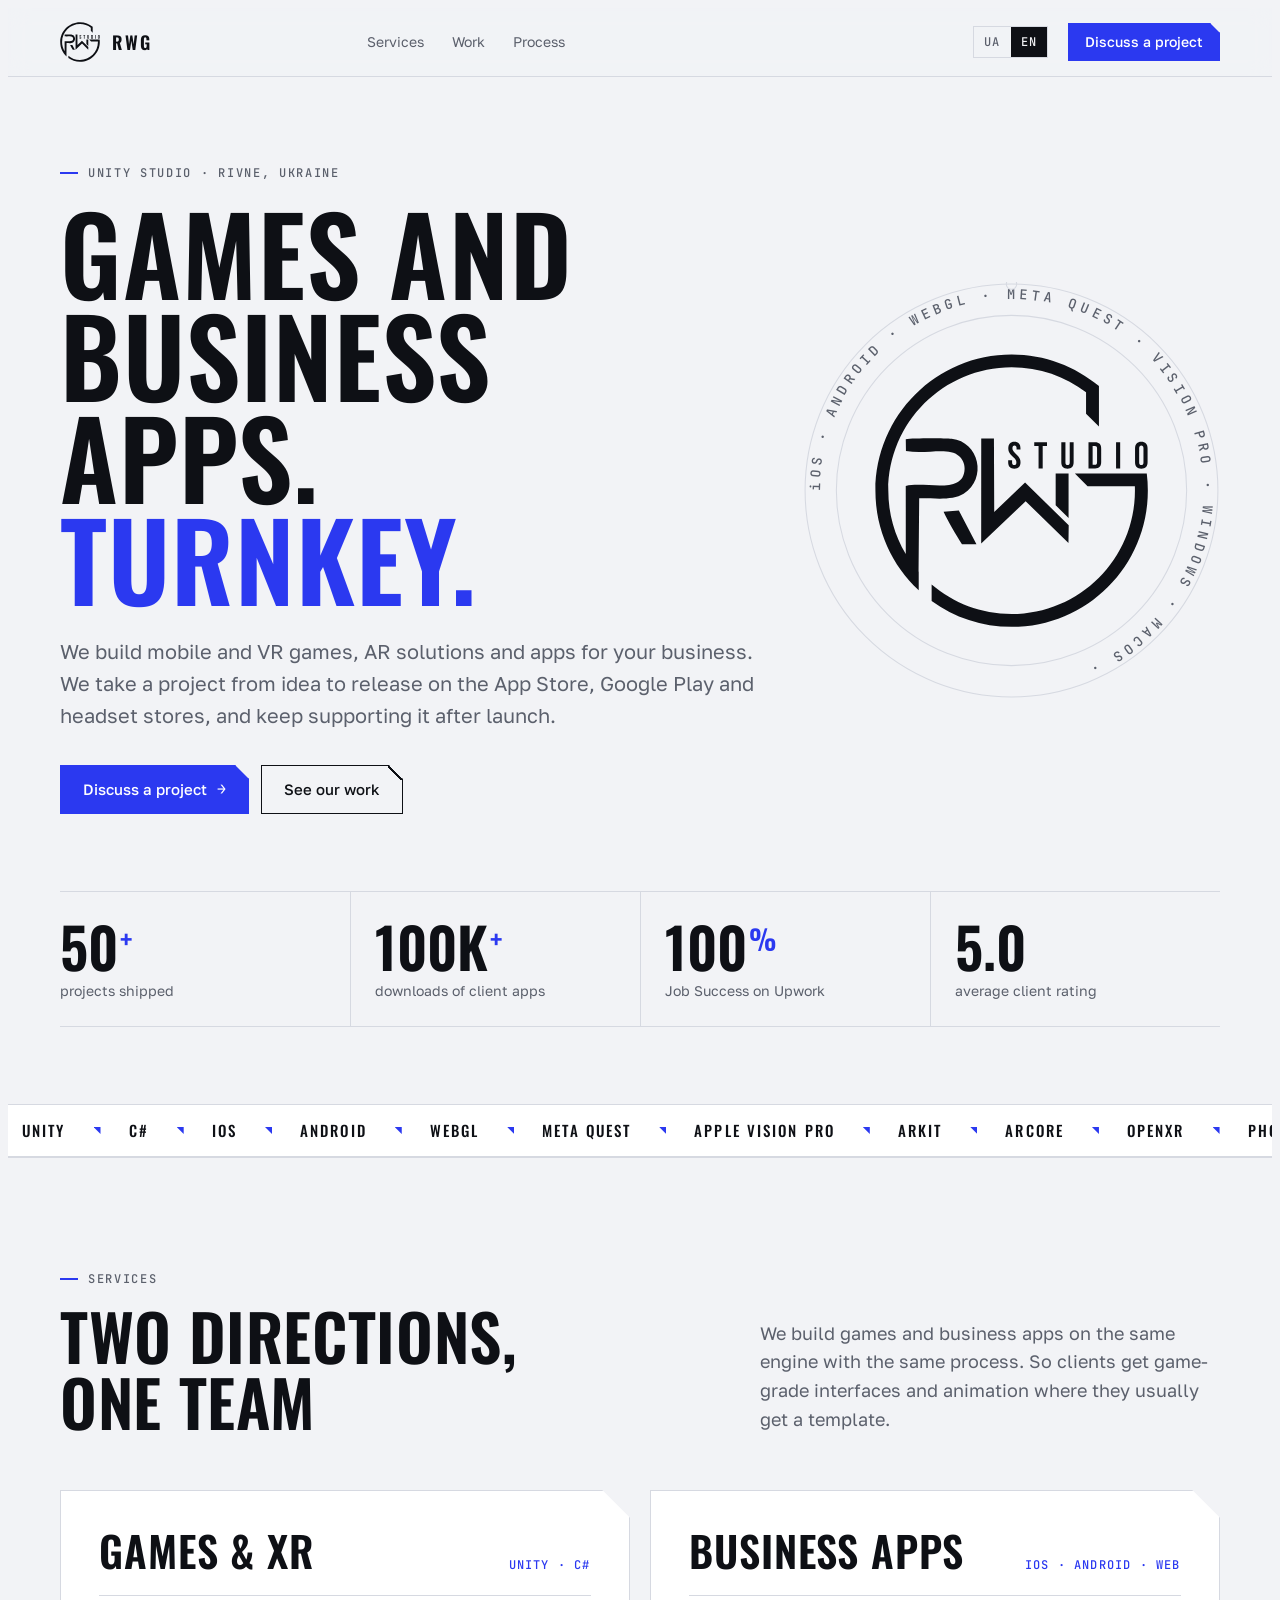
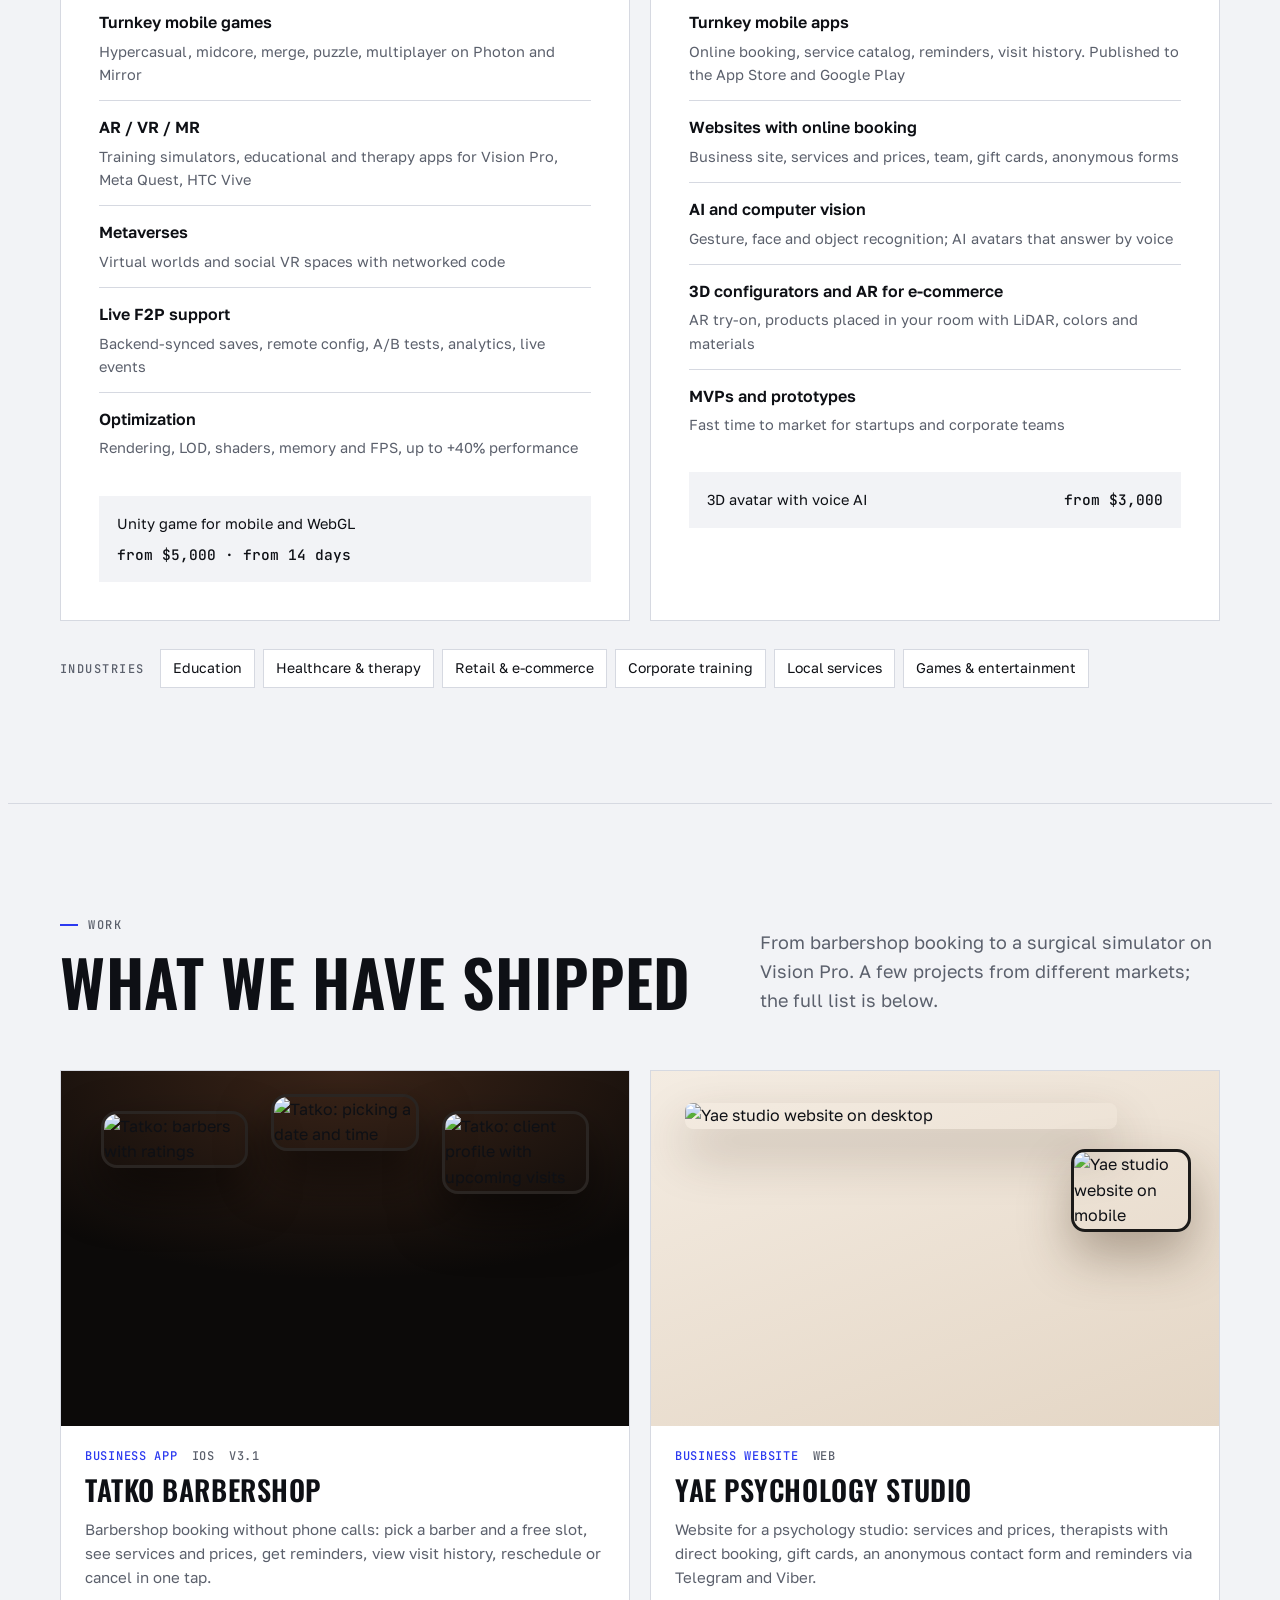
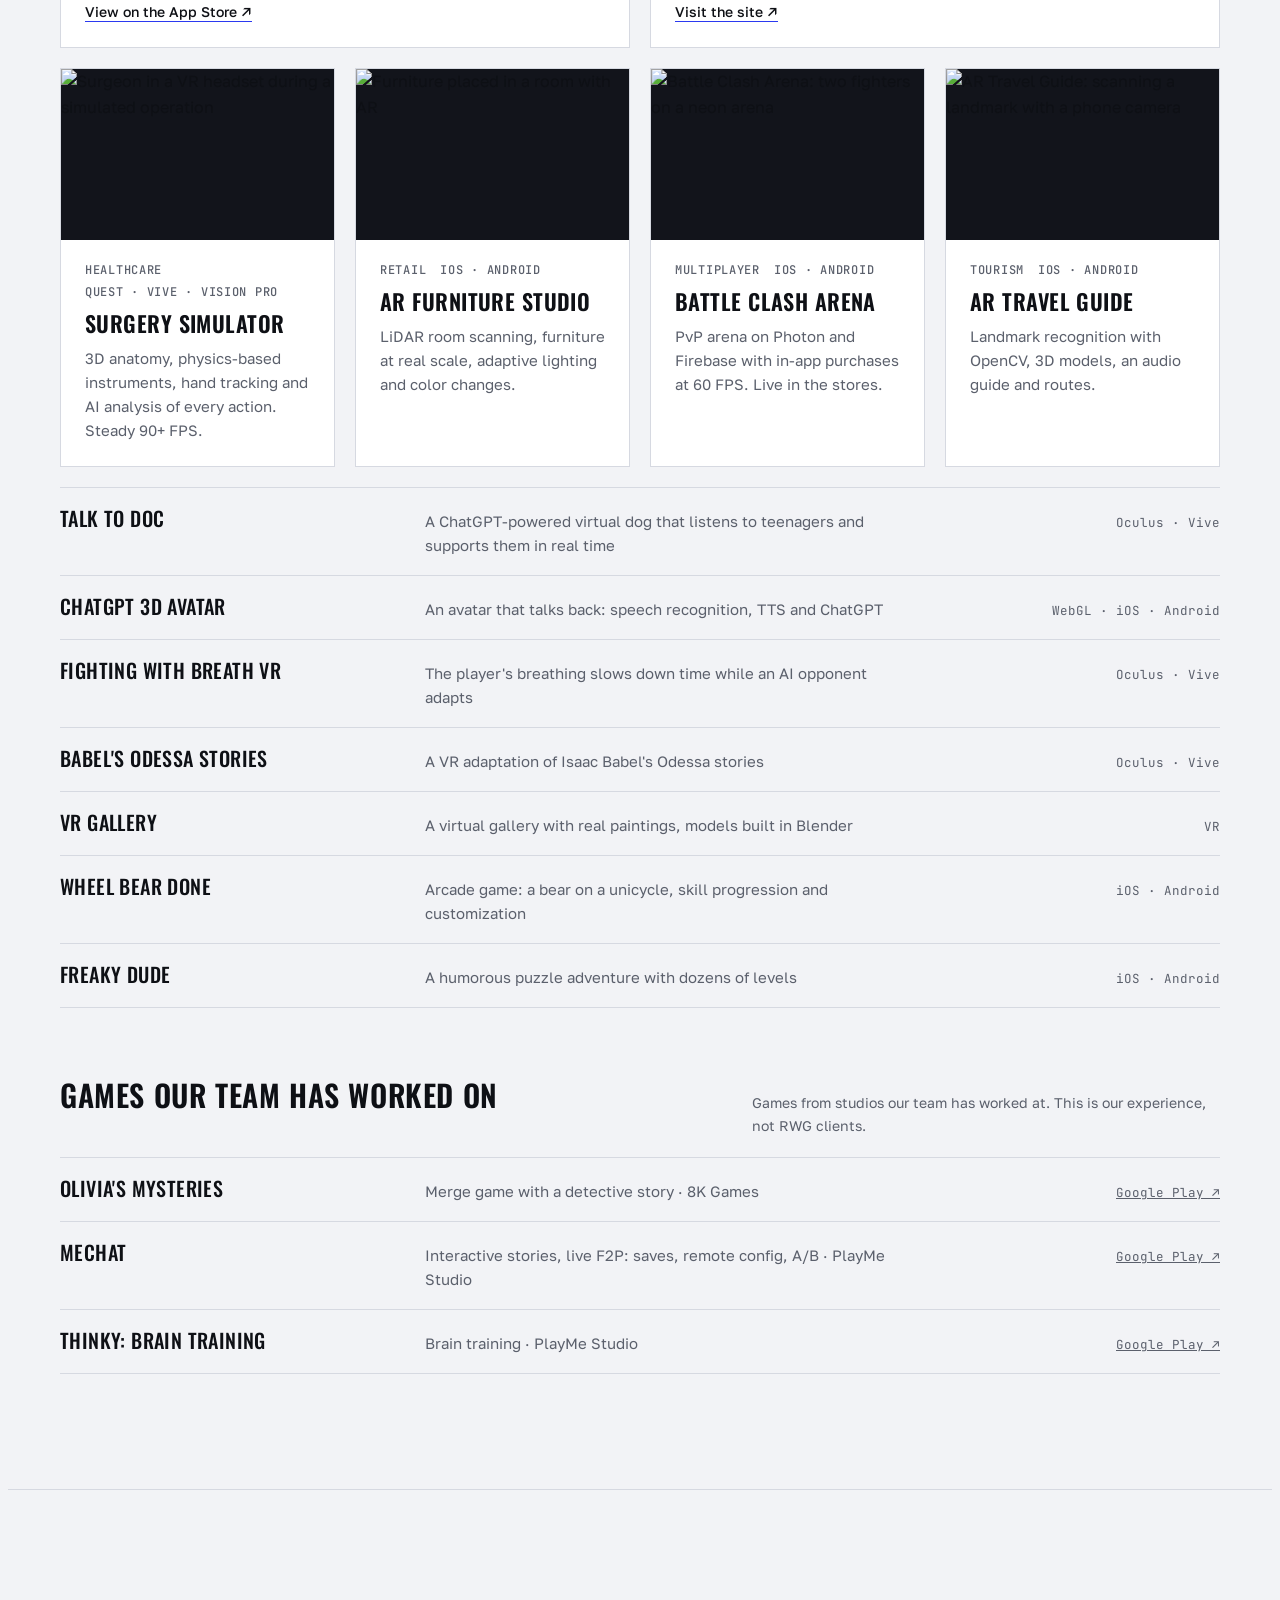
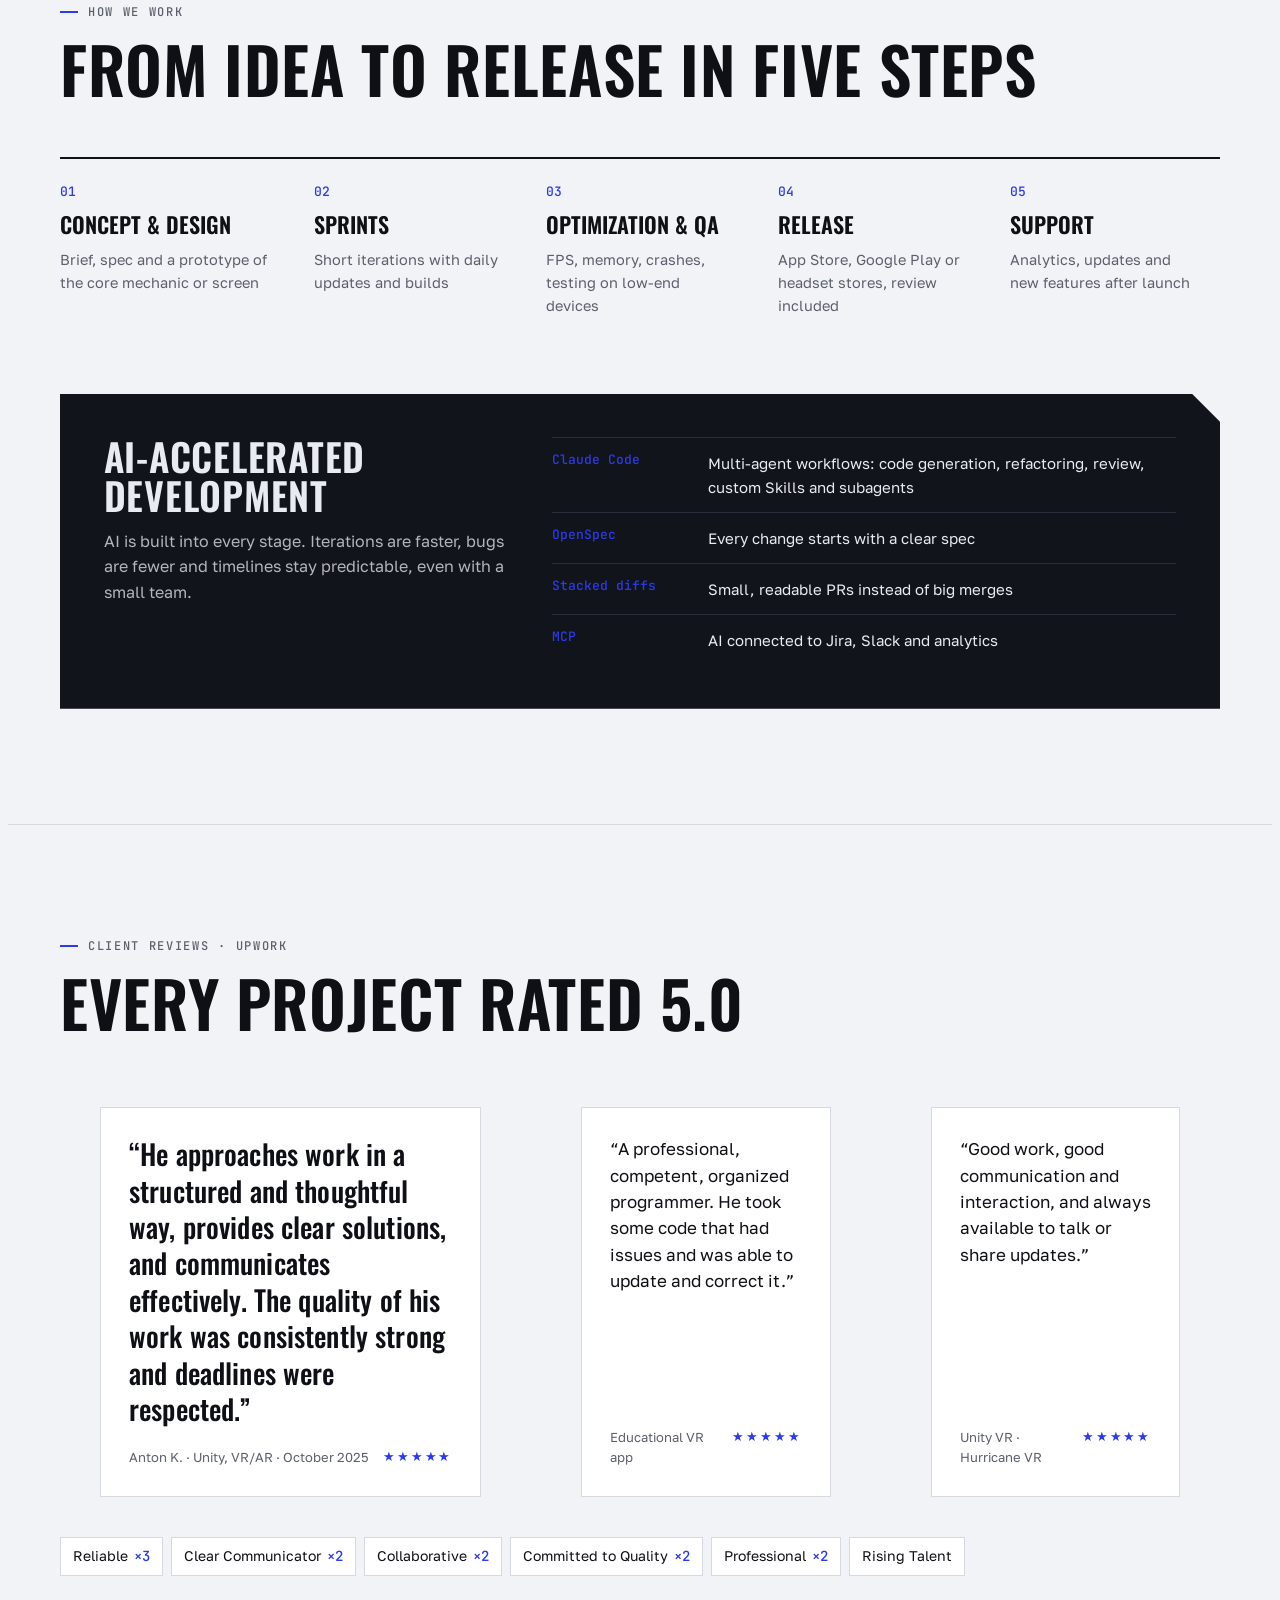
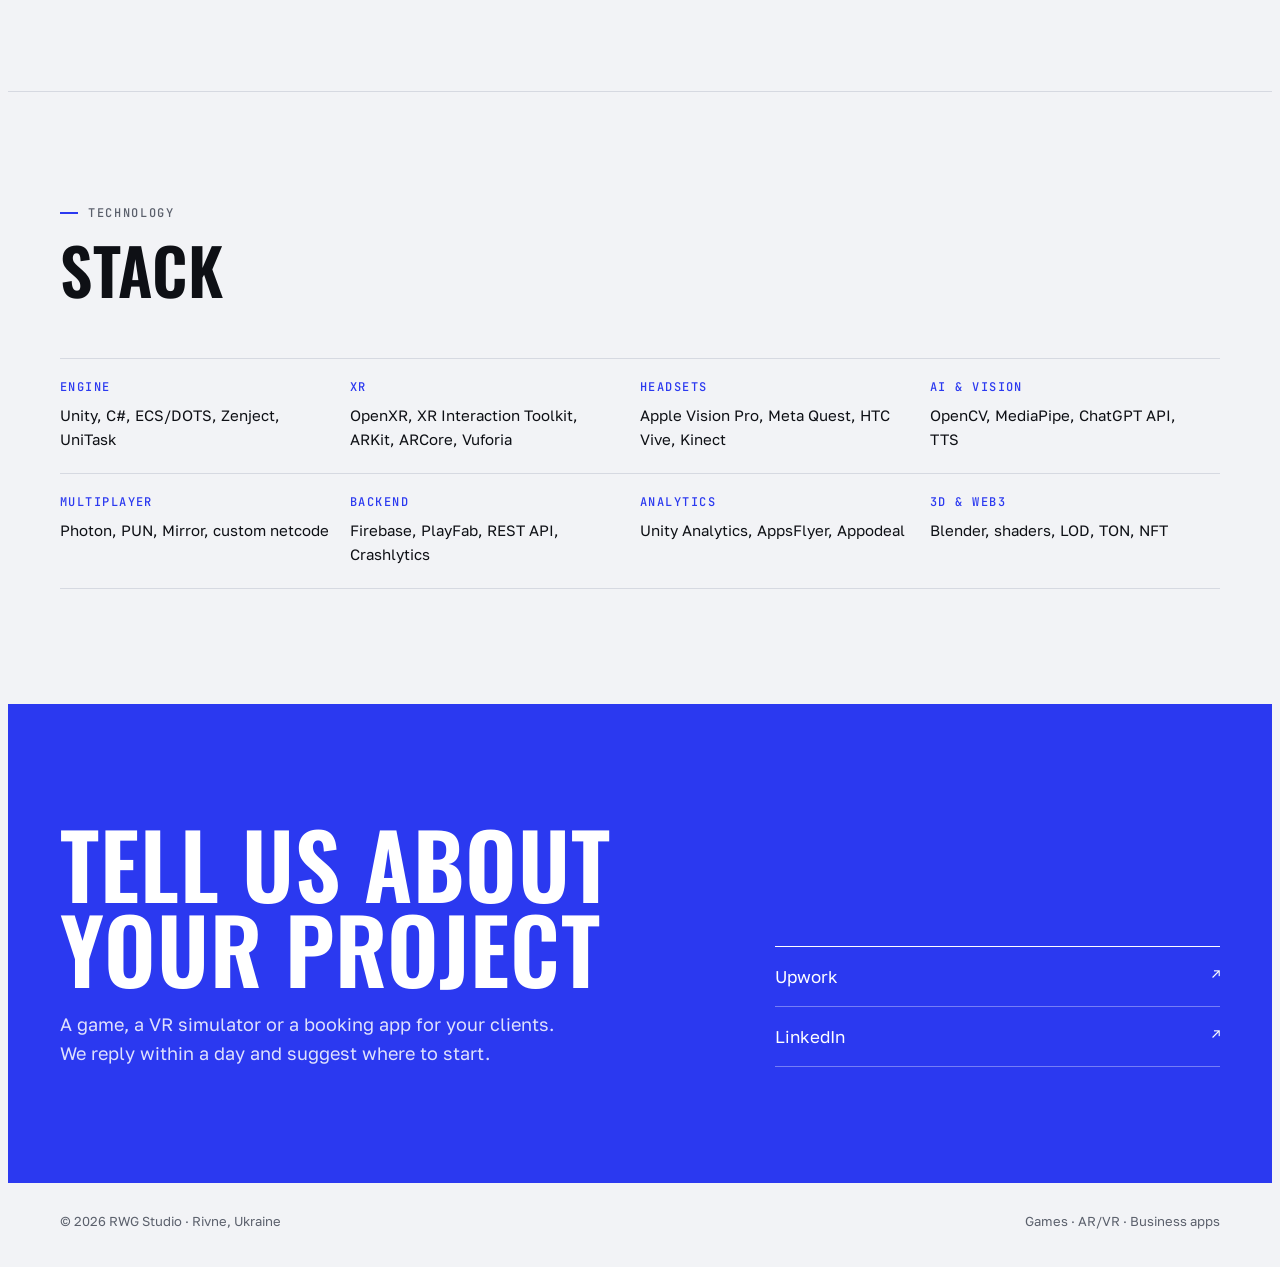
==== commit 3ee8292b: "Англійська версія сайту з перемикачем мов /en/ — повний переклад, hreflang, перемикач UA/EN у шапці." ====
--- a/index.html
+++ b/index.html
@@ -11,7 +11,11 @@
 <meta property="og:image" content="assets/og.jpg">
 <meta name="theme-color" content="#F2F3F6" media="(prefers-color-scheme: light)">
 <meta name="theme-color" content="#0B0C10" media="(prefers-color-scheme: dark)">
+<link rel="alternate" hreflang="uk" href="https://orik222.github.io/rwg-studio/">
+<link rel="alternate" hreflang="en" href="https://orik222.github.io/rwg-studio/en/">
+<link rel="alternate" hreflang="x-default" href="https://orik222.github.io/rwg-studio/en/">
 <link rel="icon" href="assets/favicon.svg" type="image/svg+xml">
+<script>try{var l=localStorage.getItem('rwg-lang');if(!l&&!(navigator.languages||[navigator.language]).some(function(x){return /^(uk|ru)/i.test(x)}))location.replace('en/')}catch(e){}</script>
 <script>if (!matchMedia('(prefers-reduced-motion: reduce)').matches) document.documentElement.classList.add('anim');</script>
 <link rel="preconnect" href="https://fonts.googleapis.com">
 <link rel="preconnect" href="https://fonts.gstatic.com" crossorigin>
@@ -33,6 +37,7 @@
       <a href="#work">Проєкти</a>
       <a href="#process">Процес</a>
     </nav>
+    <div class="lang" aria-label="Мова"><a href="./" aria-current="page" lang="uk">UA</a><a href="en/" lang="en" data-lang="en">EN</a></div>
     <a class="btn primary" href="#contact">Обговорити проєкт</a>
   </div>
 </header>
--- a/css/styles.css
+++ b/css/styles.css
@@ -248,3 +248,12 @@
   .emblem .orbit { animation: none; }
   * { transition: none !important; }
 }
+
+/* Перемикач мов */
+.nav { margin-inline: auto; }
+.lang { display: flex; margin-left: auto; border: 1px solid var(--line); font: 500 12px/1 var(--mono); letter-spacing: .1em; }
+.lang a { padding: 9px 10px; text-decoration: none; color: var(--muted); transition: color .2s, background .2s; }
+.lang a:hover { color: var(--ink); }
+.lang a[aria-current="page"] { background: var(--ink); color: var(--paper); }
+@media (max-width: 920px) { .top .wrap { gap: 12px; } }
+@media (max-width: 420px) { .top .btn.primary { padding: 10px 12px; font-size: 13px; } .brand b { display: none; } }
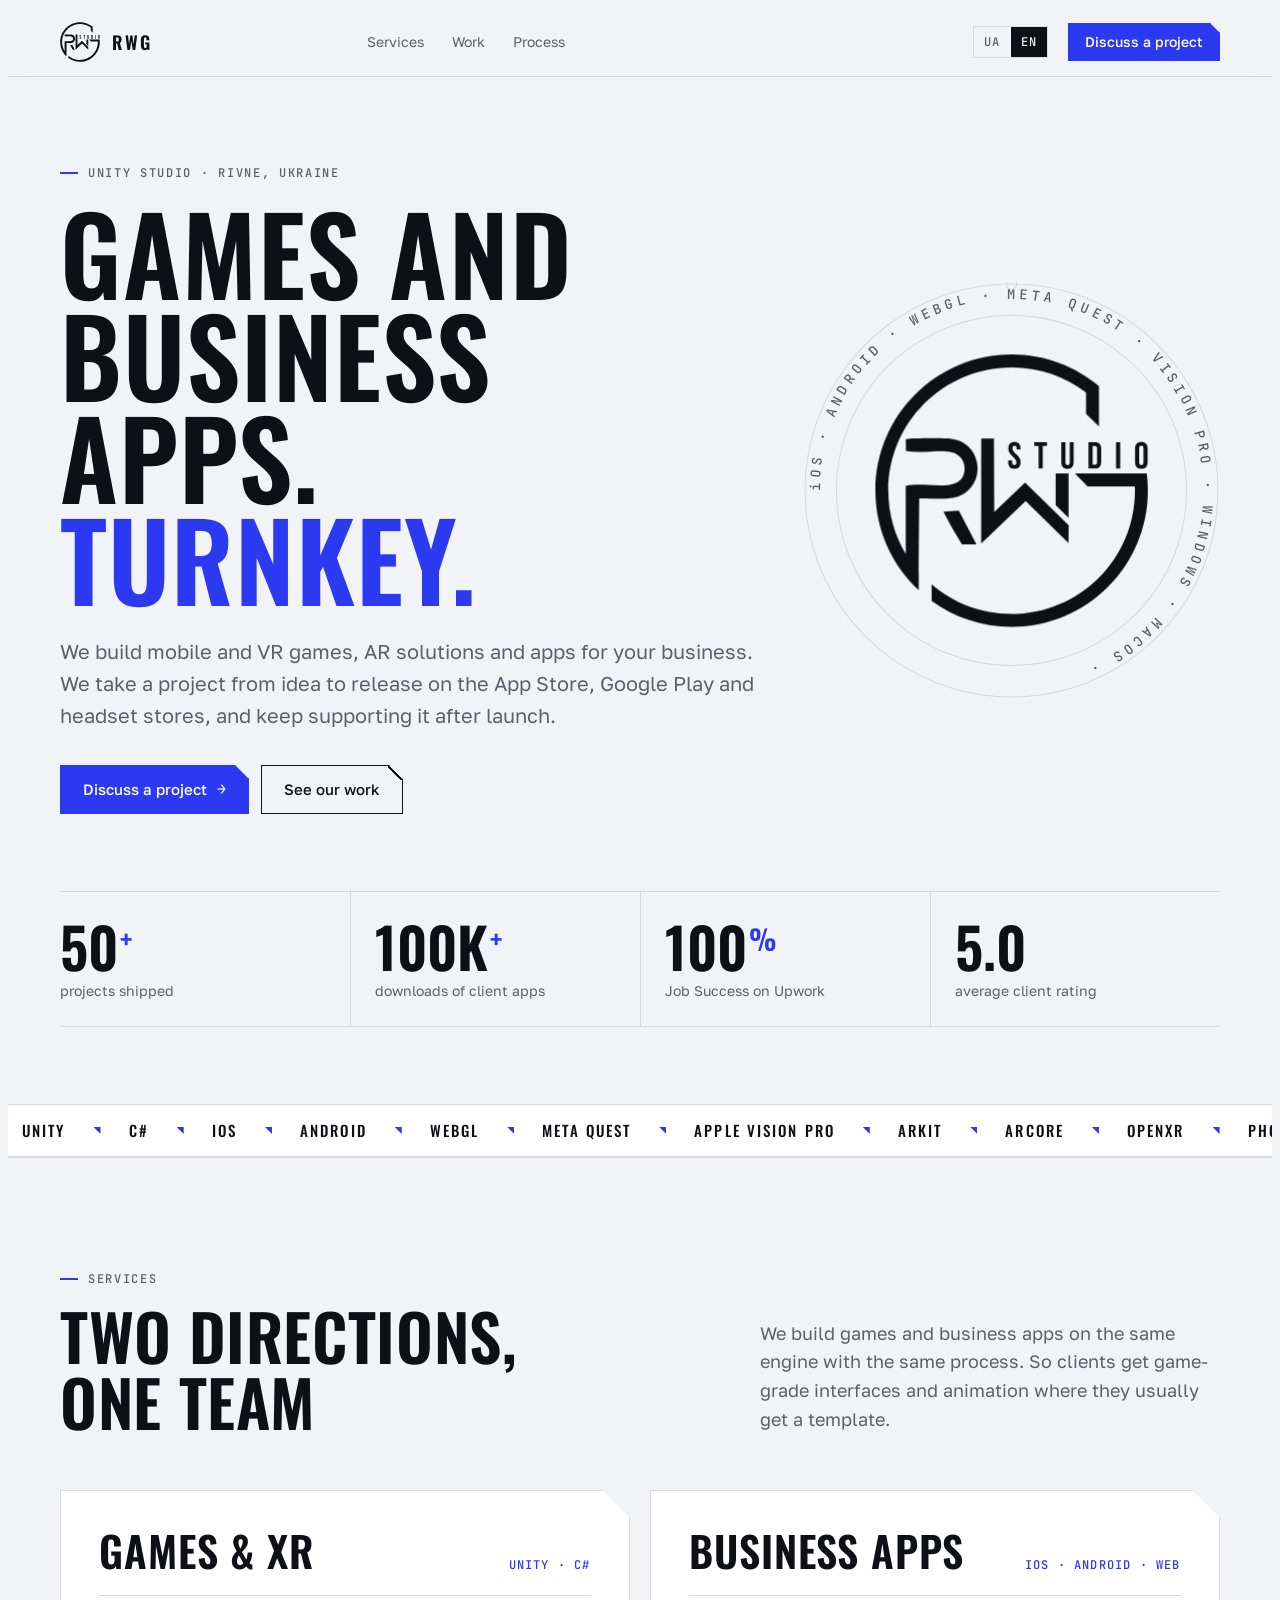
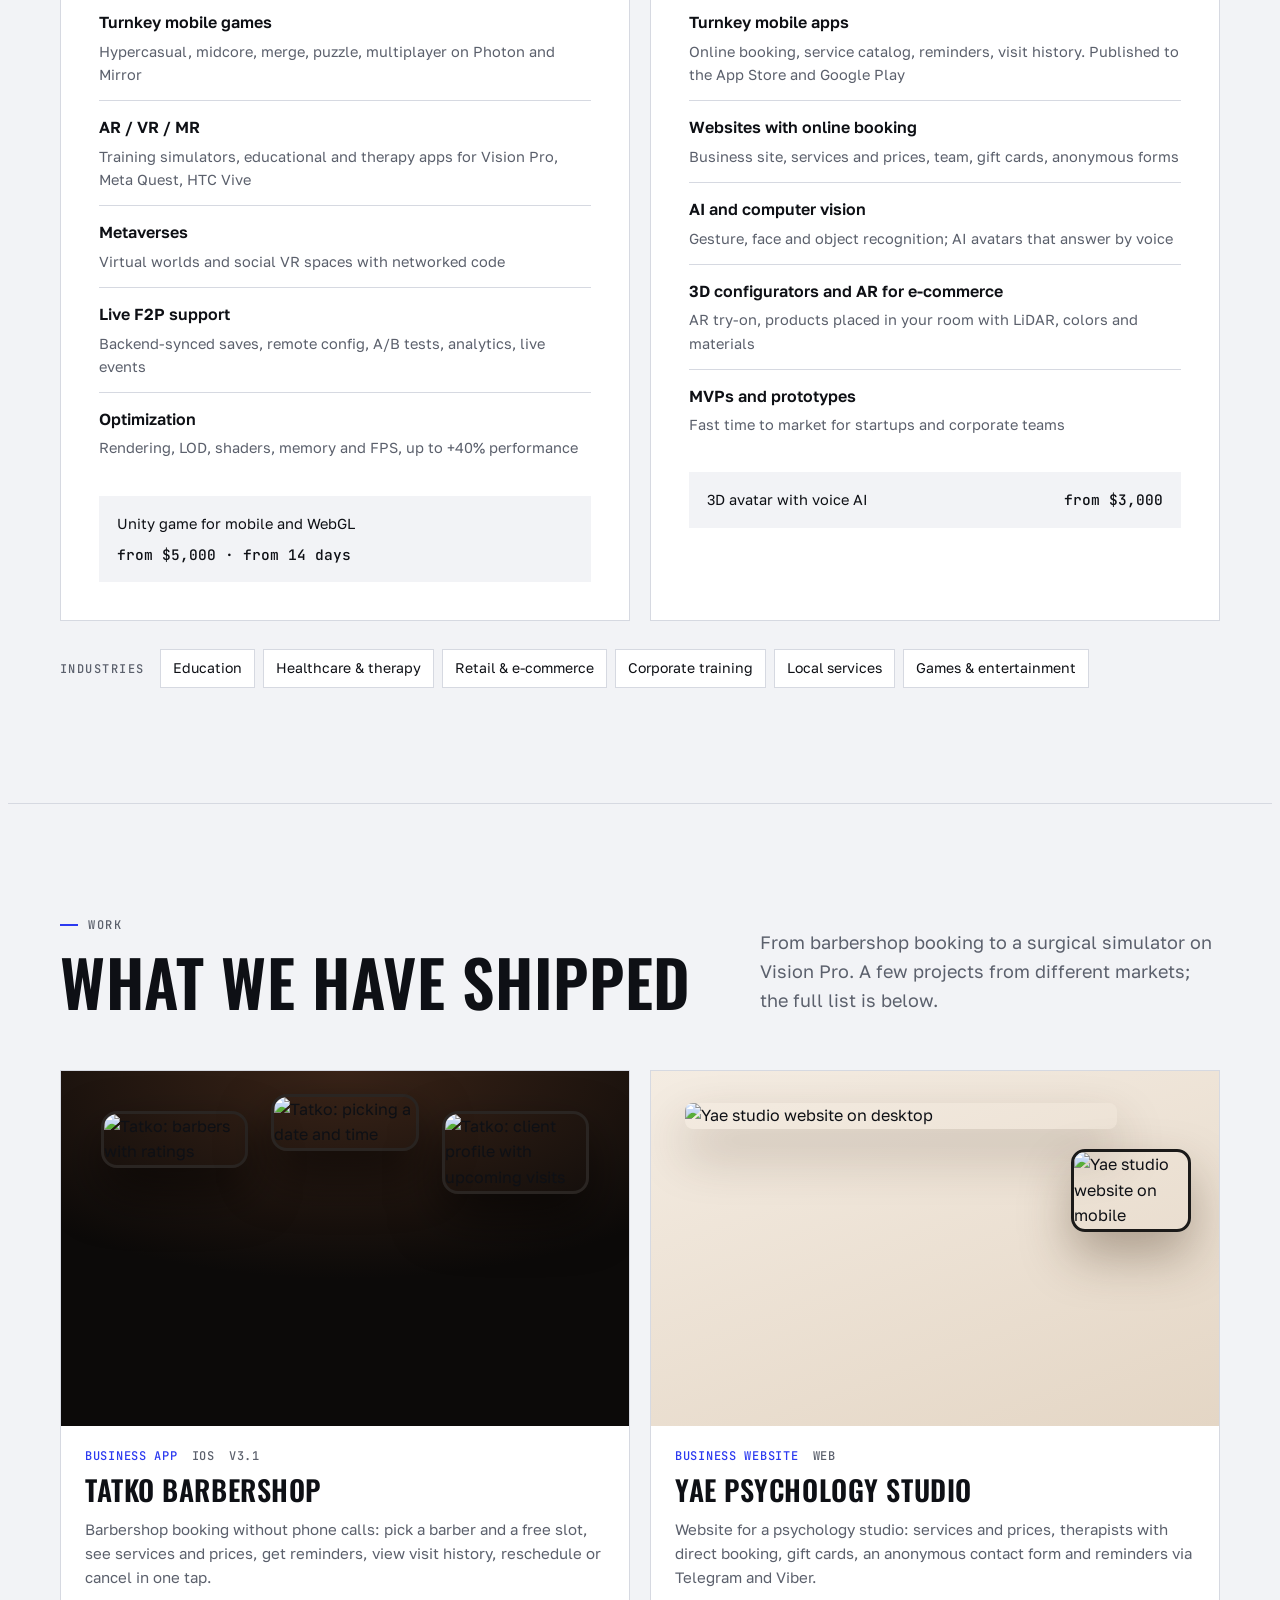
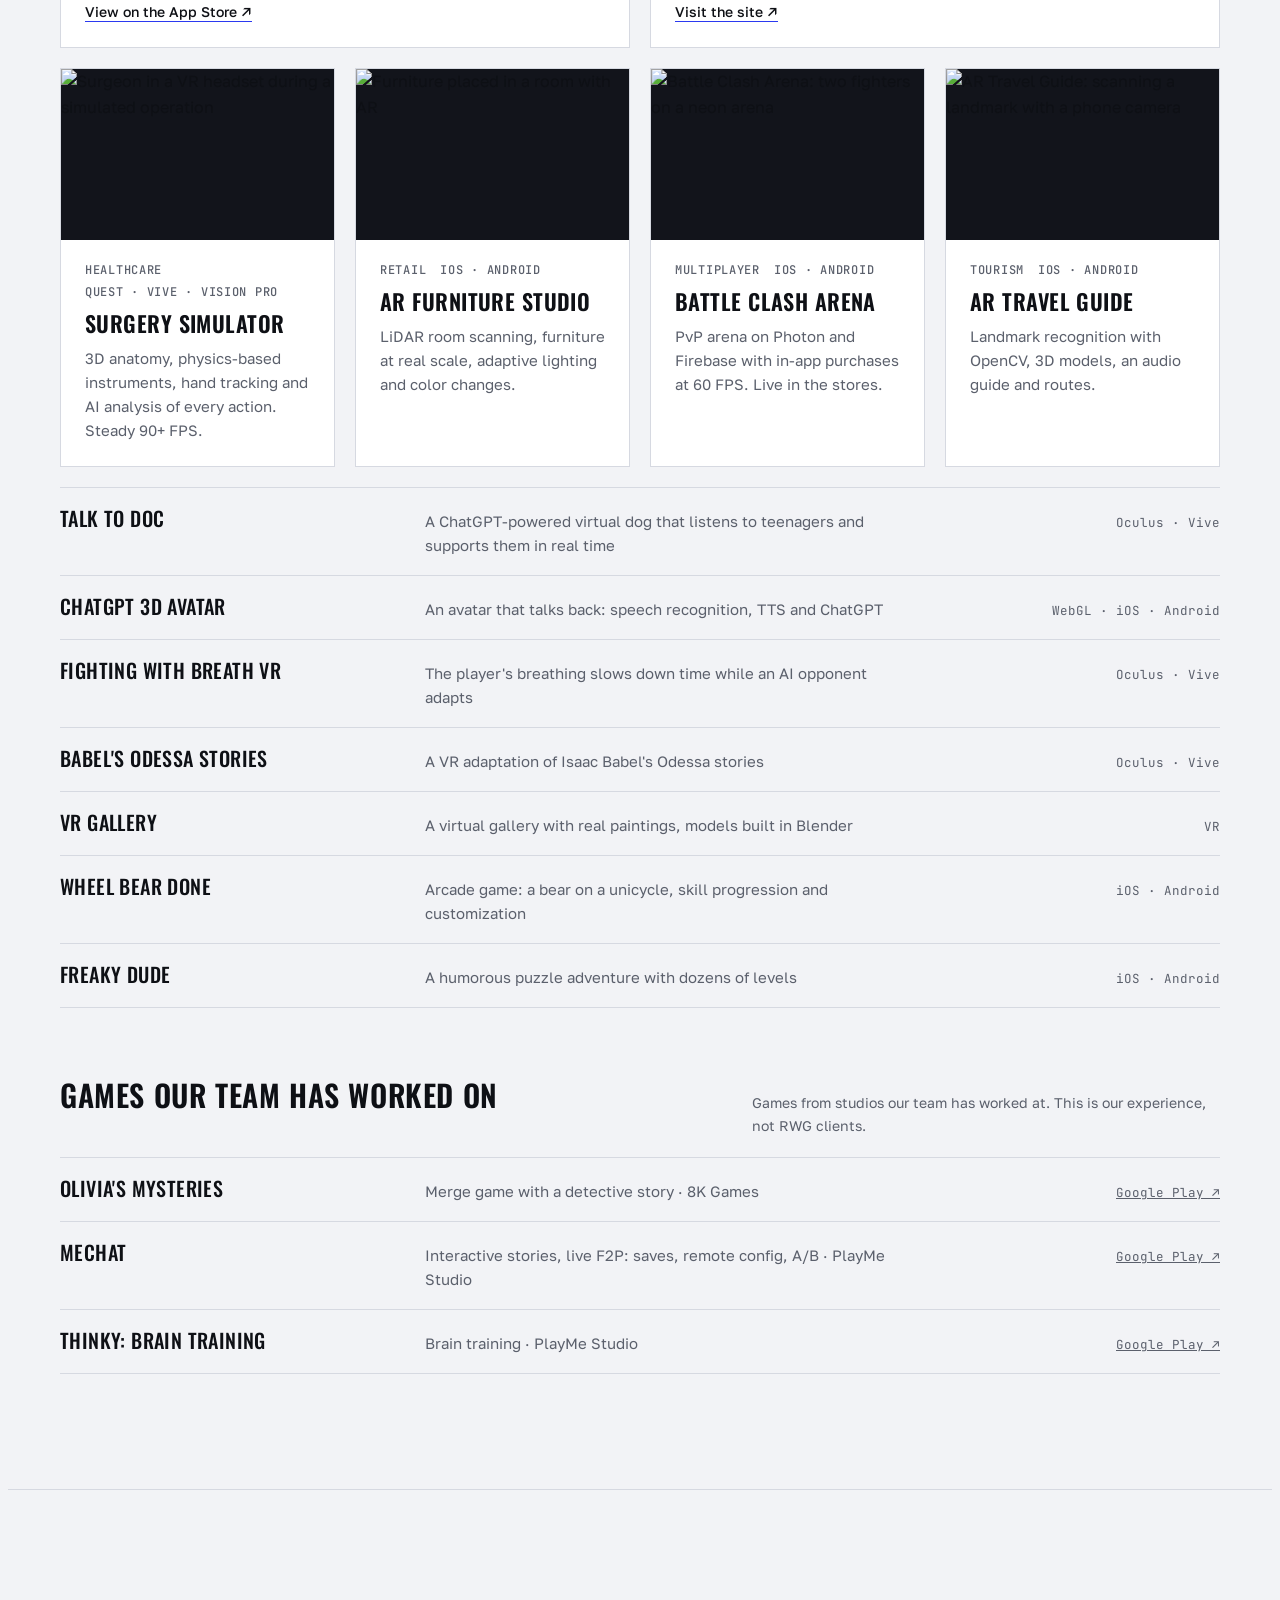
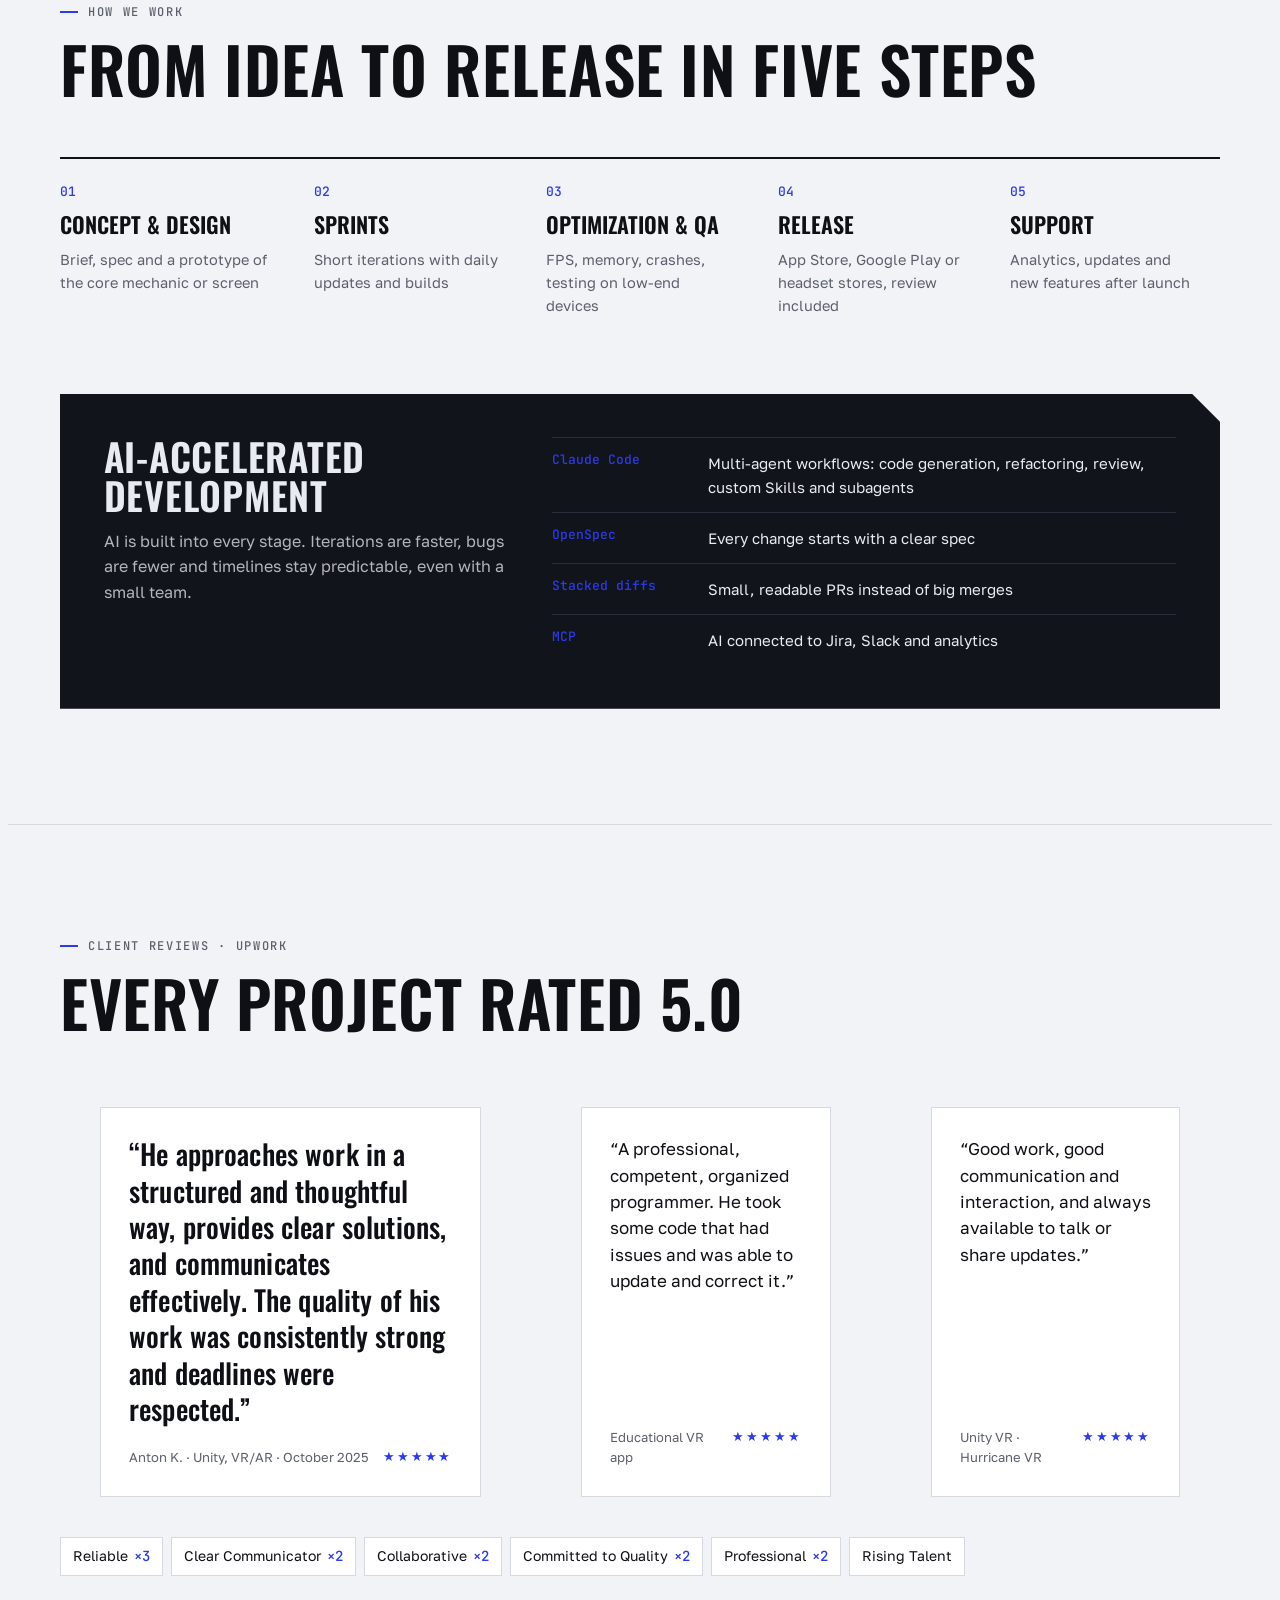
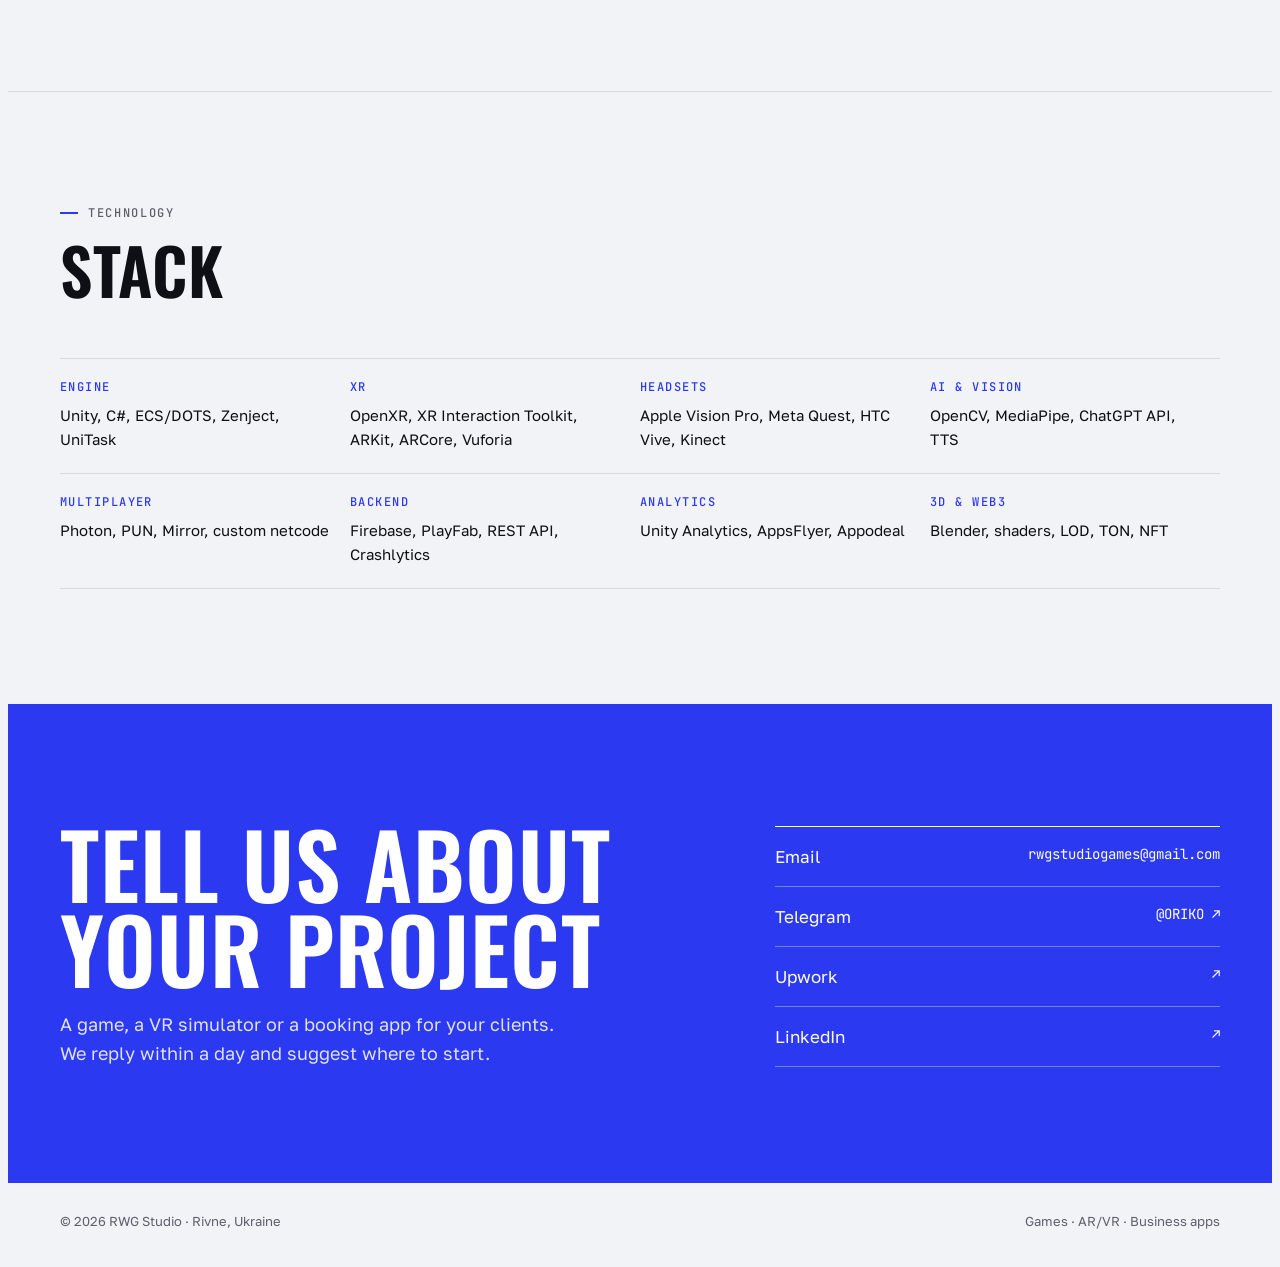
==== commit 21b5e050: "Контакти: email, Telegram, LinkedIn компанії; нова анімація лого Лого в hero тепер збирається з част" ====
--- a/index.html
+++ b/index.html
@@ -8,12 +8,13 @@
 <meta property="og:type" content="website">
 <meta property="og:title" content="RWG Studio">
 <meta property="og:description" content="Ігри, AR/VR і застосунки для бізнесу під ключ. 50+ проєктів, 100K+ завантажень.">
-<meta property="og:image" content="assets/og.jpg">
+<meta property="og:image" content="https://rwgstudio.com.ua/assets/og.jpg">
+<meta property="og:url" content="https://rwgstudio.com.ua/">
 <meta name="theme-color" content="#F2F3F6" media="(prefers-color-scheme: light)">
 <meta name="theme-color" content="#0B0C10" media="(prefers-color-scheme: dark)">
-<link rel="alternate" hreflang="uk" href="https://orik222.github.io/rwg-studio/">
-<link rel="alternate" hreflang="en" href="https://orik222.github.io/rwg-studio/en/">
-<link rel="alternate" hreflang="x-default" href="https://orik222.github.io/rwg-studio/en/">
+<link rel="alternate" hreflang="uk" href="https://rwgstudio.com.ua/">
+<link rel="alternate" hreflang="en" href="https://rwgstudio.com.ua/en/">
+<link rel="alternate" hreflang="x-default" href="https://rwgstudio.com.ua/en/">
 <link rel="icon" href="assets/favicon.svg" type="image/svg+xml">
 <script>try{var l=localStorage.getItem('rwg-lang');if(!l&&!(navigator.languages||[navigator.language]).some(function(x){return /^(uk|ru)/i.test(x)}))location.replace('en/')}catch(e){}</script>
 <script>if (!matchMedia('(prefers-reduced-motion: reduce)').matches) document.documentElement.classList.add('anim');</script>
@@ -63,7 +64,8 @@
             <text><textPath href="#ring">iOS · ANDROID · WEBGL · META QUEST · VISION PRO · WINDOWS · MACOS · </textPath></text>
             <circle class="dot" cx="200" cy="2" r="5"/>
           </svg></div>
-          <svg class="logo"><use href="#rwg"/></svg>
+          <svg class="logo" viewBox="-1 -1 193.6 193.6" fill="currentColor" fill-rule="evenodd"><path class="lg-arc lg-arc-a" d="M30.34 152.70L30.79 101.24C40.88 101.00 54.06 103.17 62.04 98.09C78.92 87.34 72.93 61.50 53.65 59.39C48.58 58.83 26.02 58.82 21.35 59.65L21.47 67.95C35.59 70.45 51.52 64.96 58.71 71.41C60.94 73.41 62.82 76.24 62.73 80.38C62.31 99.18 35.16 88.96 21.33 92.54L21.34 107.51L21.35 107.51L21.35 140.31C13.56 127.31 9.08 112.09 9.08 95.82C9.08 47.91 47.91 9.08 95.82 9.08C115.48 9.08 133.62 15.63 148.16 26.65L148.16 41.81L157.24 50.72L157.24 34.58L157.24 22.28L157.24 22.28L157.24 22.28C140.60 8.37 119.19 0.00 95.82 0.00C42.90 0.00 0.00 42.90 0.00 95.82C0.00 123.47 11.72 148.39 30.46 165.88L30.46 152.84ZZ"/><path class="lg-arc lg-arc-b" d="M39.54 161.81C54.69 174.74 74.34 182.55 95.82 182.55C143.72 182.55 182.55 143.72 182.55 95.82C182.55 94.81 182.54 93.80 182.50 92.80L149.23 92.80L140.32 83.73L181.71 83.73L190.88 83.73L190.88 83.73L190.88 83.73C191.38 87.69 191.63 91.72 191.63 95.82C191.63 148.74 148.74 191.63 95.82 191.63C74.79 191.63 55.34 184.85 39.54 173.37ZZM126.79 83.73L135.87 83.73L135.87 114.98L126.79 106.07ZZ"/><path class="lg-r" d="M47.95 110.64C51.26 117.96 56.68 126.56 60.87 133.62L71.07 133.59L58.68 109.84ZZ"/><path class="lg-w" d="M74.40 133.07L105.69 103.20L135.80 132.74L135.97 120.18L105.27 90.06L83.57 110.90L83.37 59.14L74.43 59.20Z
+"/><g class="lg-studio"><path style="--k:0" d="M93.47 66.17C93.47 64.67 93.83 63.52 94.54 62.71C95.26 61.91 96.33 61.51 97.75 61.51C99.18 61.51 100.25 61.91 100.96 62.71C101.68 63.51 102.03 64.66 102.03 66.16L102.03 66.87L99.28 66.87L99.28 65.97C99.28 65.30 99.16 64.83 98.90 64.56C98.65 64.29 98.29 64.15 97.83 64.15C97.37 64.15 97.02 64.29 96.76 64.56C96.51 64.83 96.38 65.30 96.38 65.97C96.38 66.61 96.52 67.17 96.80 67.65C97.08 68.14 97.44 68.59 97.86 69.03C98.28 69.46 98.73 69.89 99.22 70.32C99.70 70.75 100.16 71.22 100.58 71.73C101.00 72.24 101.35 72.83 101.64 73.48C101.92 74.13 102.06 74.90 102.06 75.78C102.06 77.27 101.69 78.42 100.96 79.22C100.23 80.03 99.15 80.43 97.73 80.43C96.30 80.43 95.22 80.03 94.49 79.22C93.76 78.42 93.39 77.27 93.39 75.78L93.39 74.51L96.14 74.51L96.14 75.97C96.14 76.65 96.28 77.12 96.55 77.38C96.82 77.65 97.19 77.78 97.65 77.78C98.10 77.78 98.47 77.65 98.74 77.39C99.02 77.12 99.15 76.66 99.15 75.98C99.15 75.35 99.01 74.79 98.73 74.31C98.45 73.82 98.10 73.36 97.67 72.93C97.25 72.50 96.80 72.06 96.31 71.63C95.83 71.20 95.37 70.73 94.95 70.21C94.53 69.70 94.18 69.12 93.89 68.47C93.61 67.81 93.47 67.05 93.47 66.17Z"/><path style="--k:1" d="M111.72 61.72L120.70 61.72L120.70 64.36L117.67 64.36L117.67 80.22L114.76 80.22L114.76 64.36L111.72 64.36ZZ"/><path style="--k:2" d="M133.67 61.72L133.67 76.01C133.67 76.68 133.80 77.15 134.08 77.41C134.35 77.68 134.72 77.81 135.17 77.81C135.63 77.81 136.00 77.68 136.27 77.41C136.54 77.15 136.68 76.68 136.68 76.01L136.68 61.72L139.43 61.72L139.43 75.80C139.43 77.30 139.06 78.45 138.33 79.25C137.60 80.05 136.52 80.45 135.09 80.45C133.67 80.45 132.59 80.05 131.86 79.25C131.13 78.45 130.76 77.30 130.76 75.80L130.76 61.72ZZ"/><path style="--k:3" d="M149.88 61.72L154.48 61.72C155.94 61.72 157.03 62.11 157.74 62.88C158.46 63.66 158.81 64.79 158.81 66.29L158.81 75.64C158.81 77.14 158.46 78.28 157.74 79.05C157.03 79.83 155.94 80.22 154.48 80.22L149.88 80.22ZZM152.79 64.36L152.79 77.57L154.43 77.57C154.88 77.57 155.25 77.44 155.51 77.18C155.77 76.91 155.91 76.45 155.91 75.78L155.91 66.16C155.91 65.49 155.77 65.02 155.51 64.76C155.25 64.49 154.88 64.36 154.43 64.36ZZ"/><path style="--k:4" d="M169.27 61.72L172.17 61.72L172.17 80.22L169.27 80.22ZZ"/><path style="--k:5" d="M185.53 75.96C185.53 76.63 185.67 77.10 185.94 77.38C186.22 77.65 186.58 77.78 187.04 77.78C187.50 77.78 187.86 77.65 188.14 77.38C188.41 77.10 188.55 76.63 188.55 75.96L188.55 65.97C188.55 65.30 188.41 64.83 188.14 64.56C187.86 64.29 187.50 64.15 187.04 64.15C186.58 64.15 186.22 64.29 185.94 64.56C185.67 64.83 185.53 65.30 185.53 65.97ZZM182.63 66.16C182.63 64.66 183.01 63.51 183.76 62.71C184.52 61.91 185.61 61.51 187.04 61.51C188.47 61.51 189.56 61.91 190.32 62.71C191.07 63.51 191.45 64.66 191.45 66.16L191.45 75.78C191.45 77.27 191.07 78.42 190.32 79.22C189.56 80.03 188.47 80.43 187.04 80.43C185.61 80.43 184.52 80.03 183.76 79.22C183.01 78.42 182.63 77.27 182.63 75.78ZZ"/></g></svg>
         </div>
       </div>
 
@@ -302,8 +304,10 @@
       <p>Гра, VR-тренажер чи застосунок для запису клієнтів. Відповімо протягом доби й запропонуємо, з чого почати.</p>
     </div>
     <div class="links">
+      <a href="mailto:rwgstudiogames@gmail.com"><span>Email</span><span>rwgstudiogames@gmail.com</span></a>
+      <a href="https://t.me/ORIKO" target="_blank" rel="noopener"><span>Telegram</span><span>@ORIKO ↗</span></a>
       <a href="https://www.upwork.com/freelancers/~01f68cb6720bb9057c" target="_blank" rel="noopener"><span>Upwork</span><span>↗</span></a>
-      <a href="https://www.linkedin.com/in/orest-boshchenko-732408205/" target="_blank" rel="noopener"><span>LinkedIn</span><span>↗</span></a>
+      <a href="https://www.linkedin.com/company/98106364/" target="_blank" rel="noopener"><span>LinkedIn</span><span>↗</span></a>
     </div>
   </div>
 </section>
--- a/css/motion.css
+++ b/css/motion.css
@@ -1,15 +1,17 @@
 /* Анімації. Приховані стани діють лише з класом .anim на <html>,
    який ставиться, тільки коли користувач не просив зменшити рух. */
 
-@property --sweep { syntax: "<angle>"; inherits: false; initial-value: 360deg; }
-
-/* --- Hero: лого "домальовується" по колу, як його кільце --- */
-.anim .emblem .logo {
-  -webkit-mask: conic-gradient(from 0deg, #000 var(--sweep), transparent 0);
-          mask: conic-gradient(from 0deg, #000 var(--sweep), transparent 0);
-  animation: sweep 1.6s cubic-bezier(.65, 0, .35, 1) .25s both;
-}
-@keyframes sweep { from { --sweep: 0deg; } to { --sweep: 360deg; } }
+/* --- Hero: лого збирається з частин --- */
+.emblem .logo path, .emblem .logo g { transform-box: view-box; transform-origin: 50% 50%; }
+.anim .emblem .logo .lg-arc-a { animation: arc-a 1.2s cubic-bezier(.2, .8, .2, 1) .2s both; }
+.anim .emblem .logo .lg-arc-b { animation: arc-b 1.2s cubic-bezier(.2, .8, .2, 1) .2s both; }
+.anim .emblem .logo .lg-r { animation: rise-in .7s cubic-bezier(.2, .9, .25, 1.15) .75s both; }
+.anim .emblem .logo .lg-w { animation: rise-in .7s cubic-bezier(.2, .9, .25, 1.15) .87s both; }
+.anim .emblem .logo .lg-studio path { animation: drop-in .45s cubic-bezier(.2, .9, .25, 1.3) both; animation-delay: calc(1.05s + var(--k) * 70ms); }
+@keyframes arc-a { from { opacity: 0; transform: rotate(-120deg) scale(.92); } 30% { opacity: 1; } }
+@keyframes arc-b { from { opacity: 0; transform: rotate(120deg) scale(.92); } 30% { opacity: 1; } }
+@keyframes rise-in { from { opacity: 0; transform: translateY(18%); } }
+@keyframes drop-in { from { opacity: 0; transform: translateY(-14%); } }
 
 .anim .emblem .orbit-wrap { animation: orbit-in 1.4s cubic-bezier(.2, .8, .2, 1) .1s both; }
 @keyframes orbit-in { from { opacity: 0; transform: scale(.86) rotate(-40deg); } }
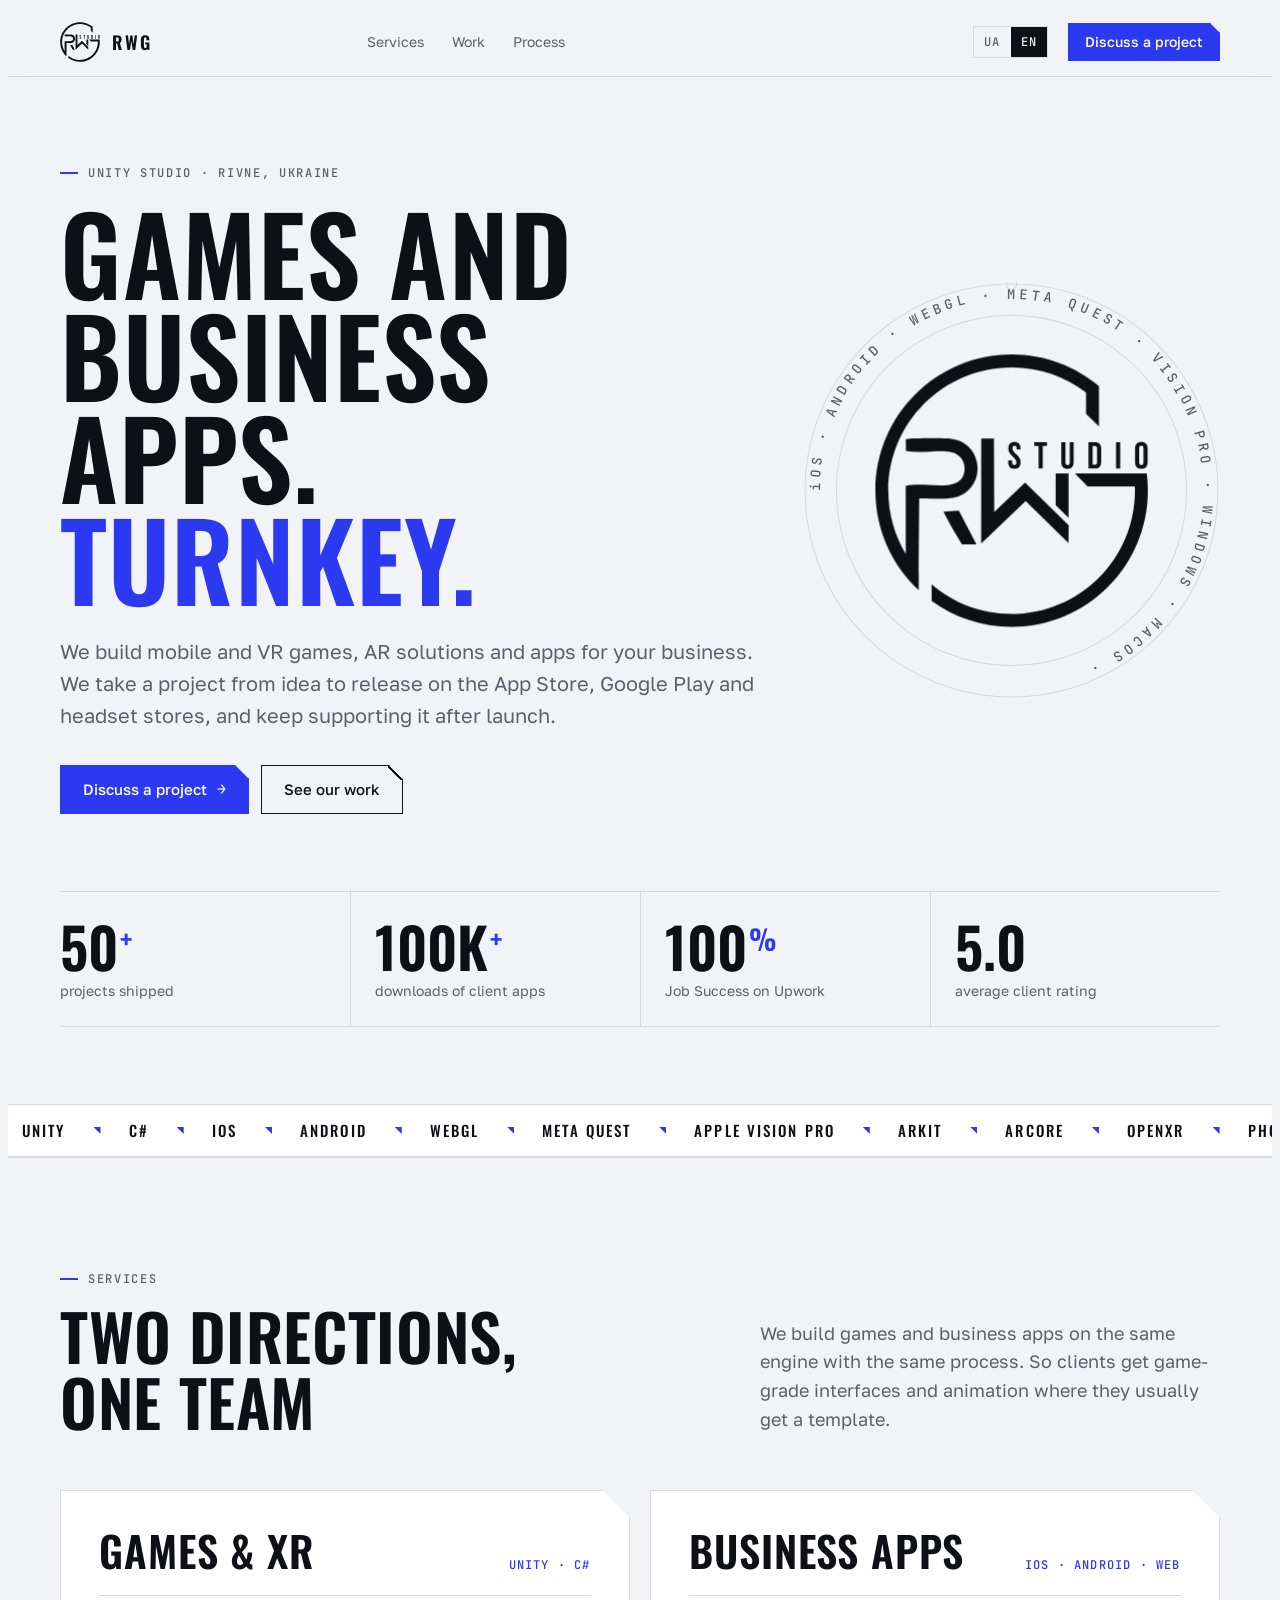
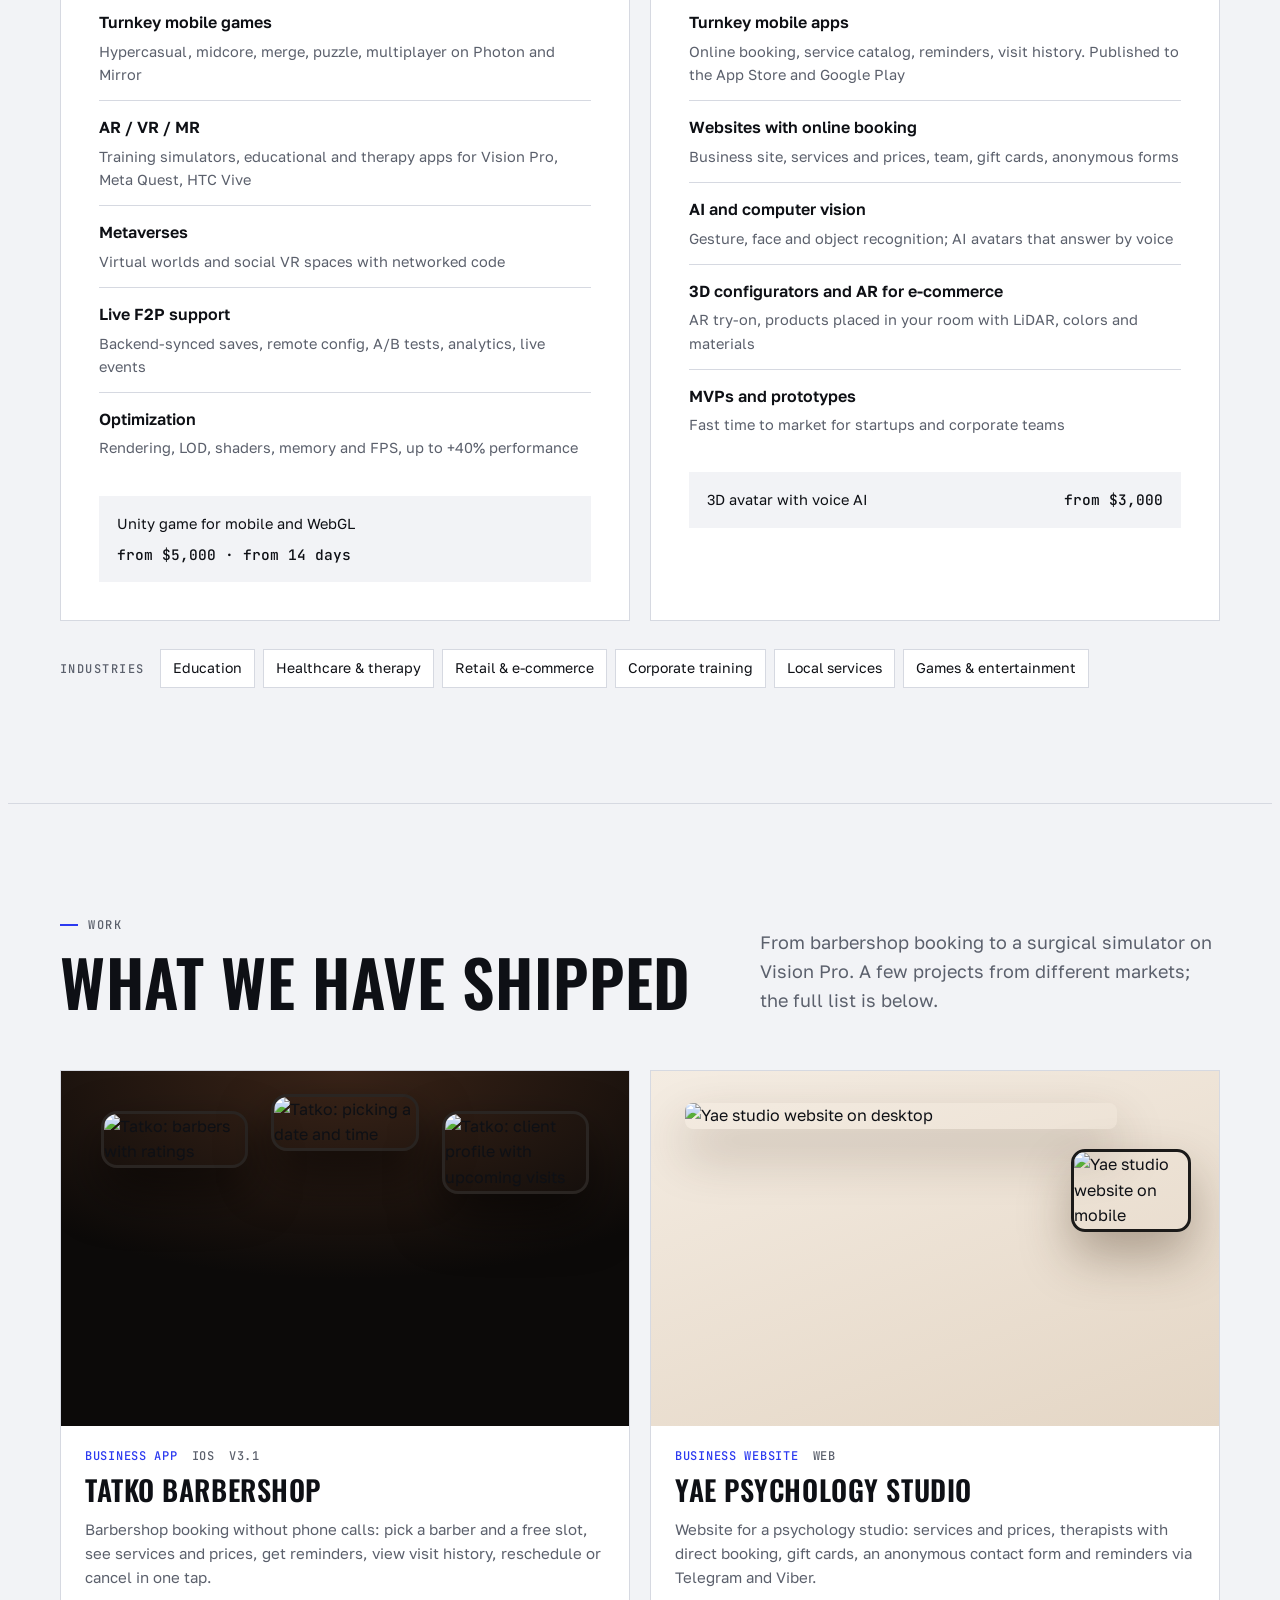
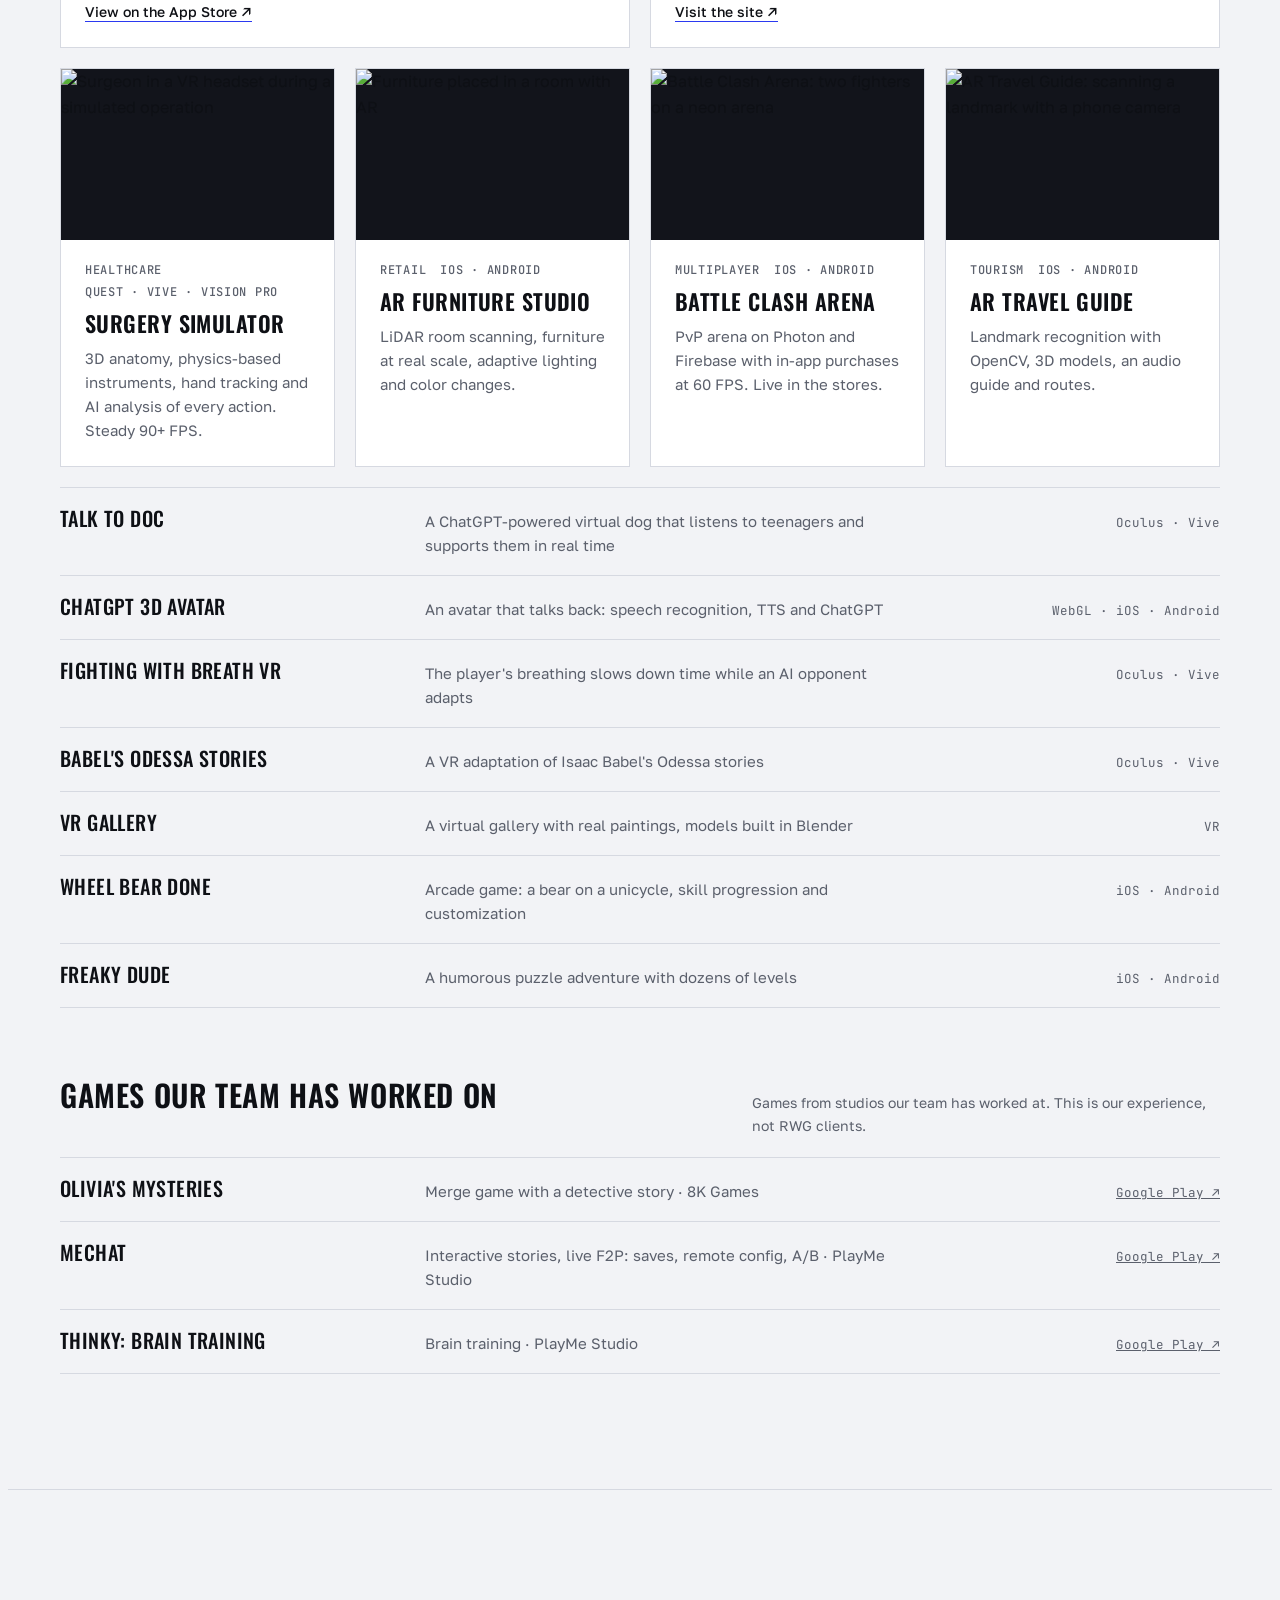
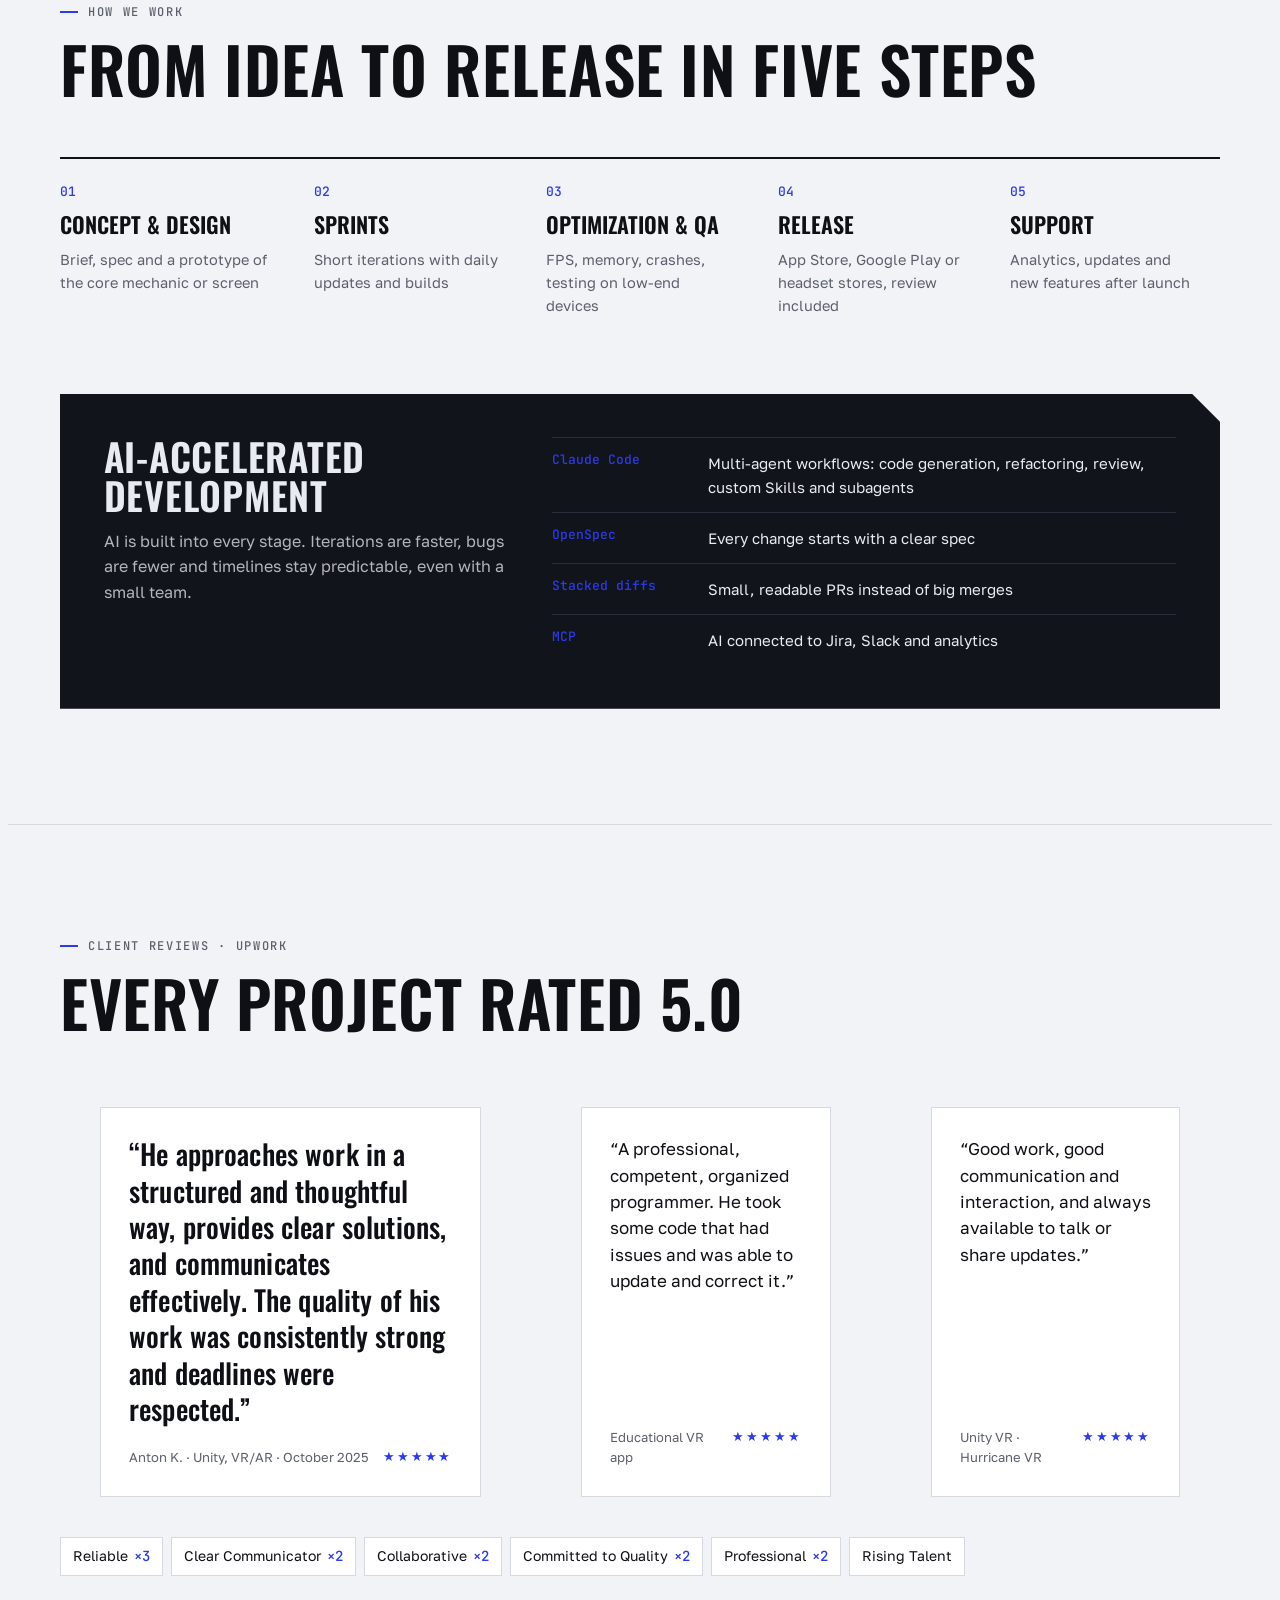
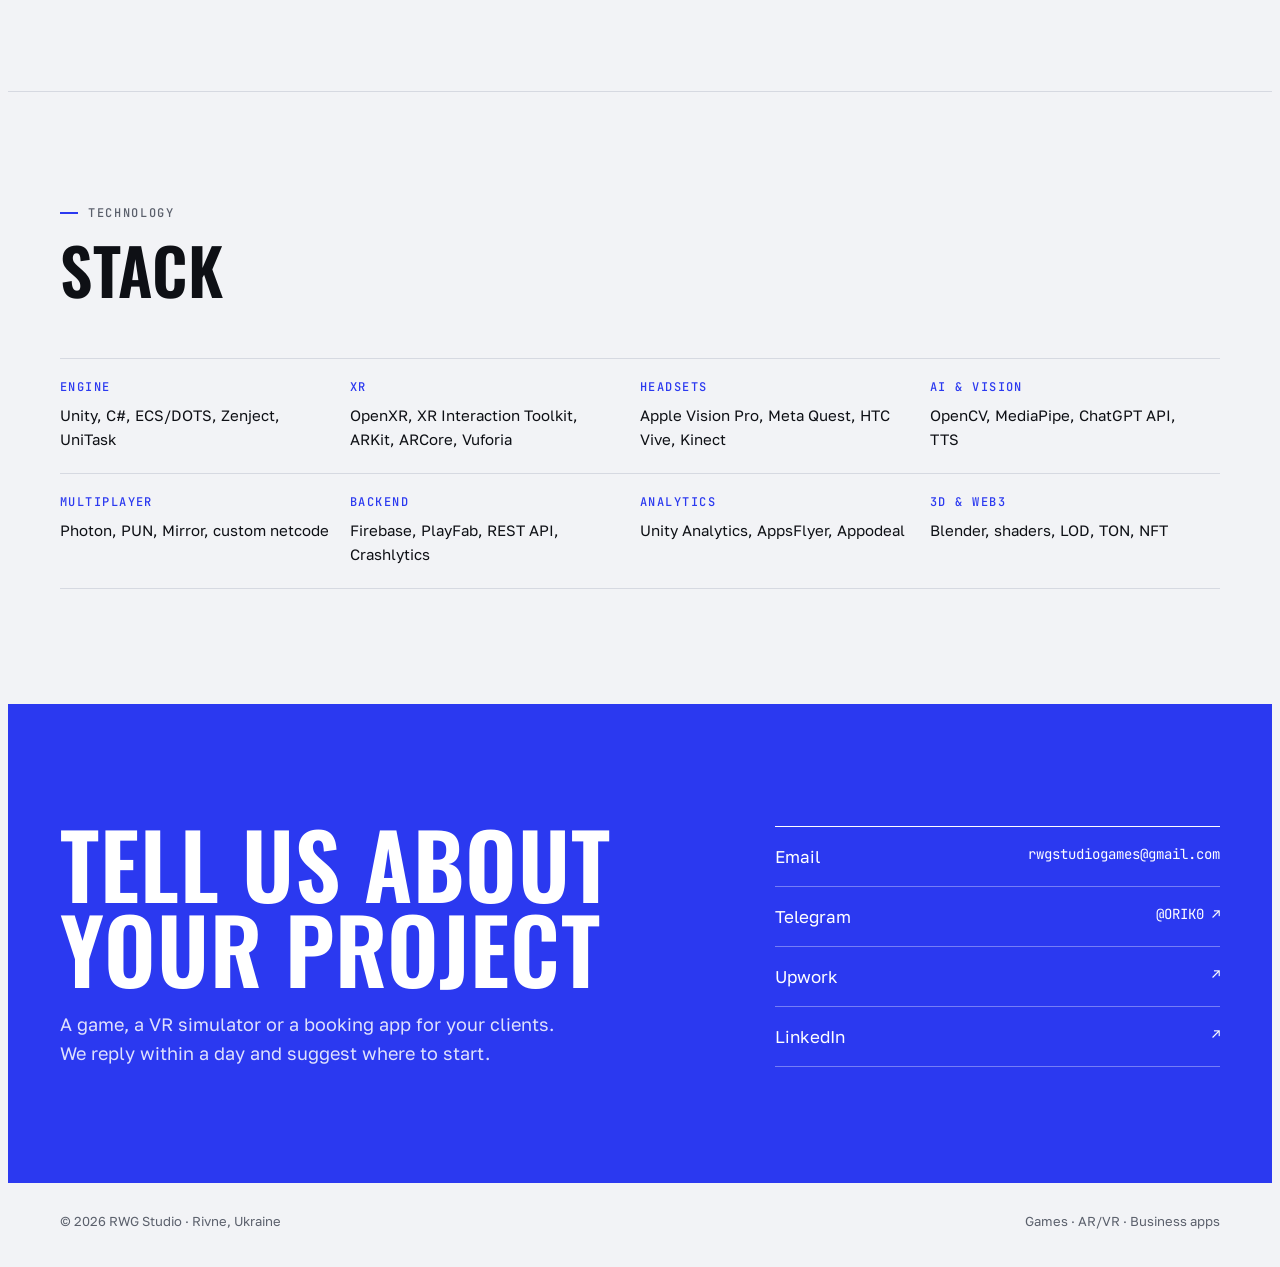
==== commit 2ddda748: "Виправити нік у Telegram: @ORIK0 Co-Authored-By: Claude Opus 5.5 <noreply@anthropic.com>" ====
--- a/index.html
+++ b/index.html
@@ -21,9 +21,9 @@
 <link rel="preconnect" href="https://fonts.googleapis.com">
 <link rel="preconnect" href="https://fonts.gstatic.com" crossorigin>
 <link rel="stylesheet" href="https://fonts.googleapis.com/css2?family=Oswald:wght@400;500;600;700&family=Golos+Text:wght@400;500;600&family=JetBrains+Mono:wght@400;500&display=swap">
-<link rel="stylesheet" href="css/styles.css">
-<link rel="stylesheet" href="css/motion.css">
-<script src="js/main.js" defer></script>
+<link rel="stylesheet" href="css/styles.css?v=202610152039">
+<link rel="stylesheet" href="css/motion.css?v=202610152039">
+<script src="js/main.js?v=202610152039" defer></script>
 </head>
 <body>
 <svg width="0" height="0" style="position:absolute" aria-hidden="true">
@@ -305,7 +305,7 @@
     </div>
     <div class="links">
       <a href="mailto:rwgstudiogames@gmail.com"><span>Email</span><span>rwgstudiogames@gmail.com</span></a>
-      <a href="https://t.me/ORIKO" target="_blank" rel="noopener"><span>Telegram</span><span>@ORIKO ↗</span></a>
+      <a href="https://t.me/ORIK0" target="_blank" rel="noopener"><span>Telegram</span><span>@ORIK0 ↗</span></a>
       <a href="https://www.upwork.com/freelancers/~01f68cb6720bb9057c" target="_blank" rel="noopener"><span>Upwork</span><span>↗</span></a>
       <a href="https://www.linkedin.com/company/98106364/" target="_blank" rel="noopener"><span>LinkedIn</span><span>↗</span></a>
     </div>
